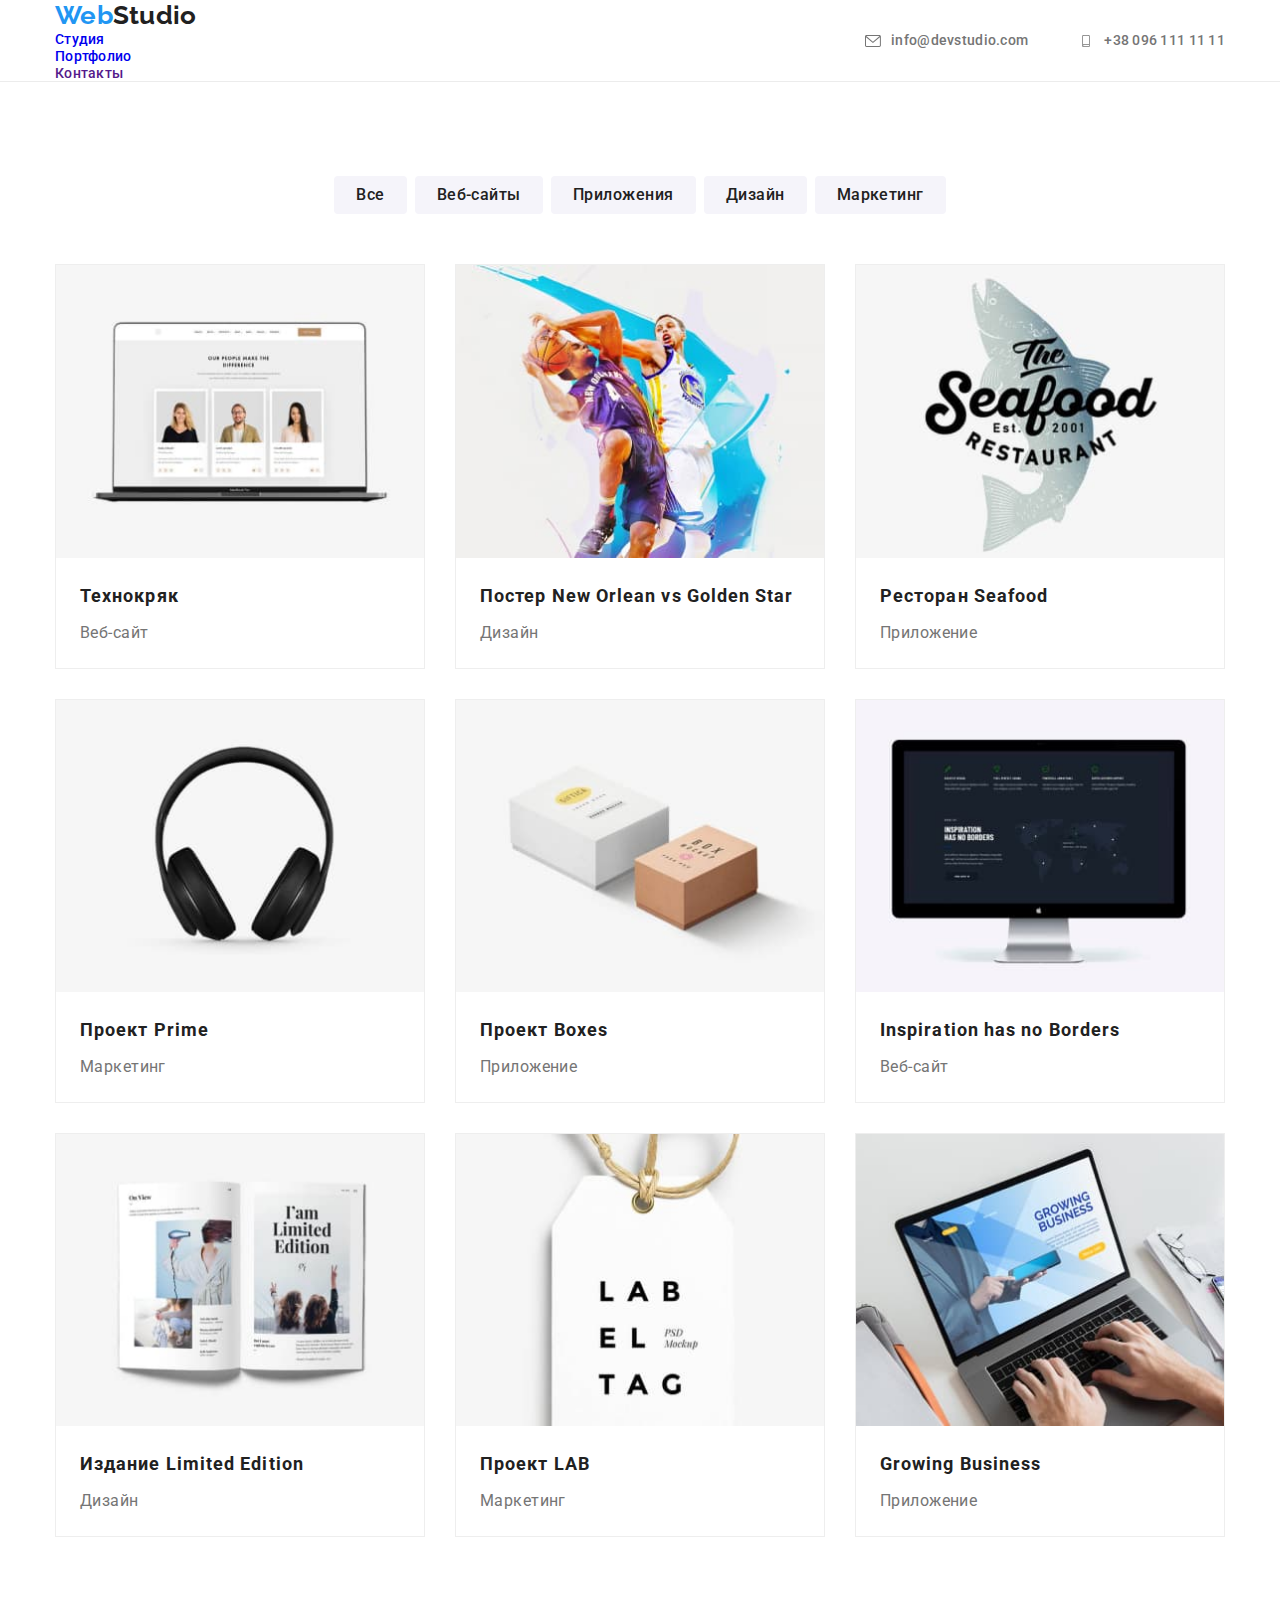
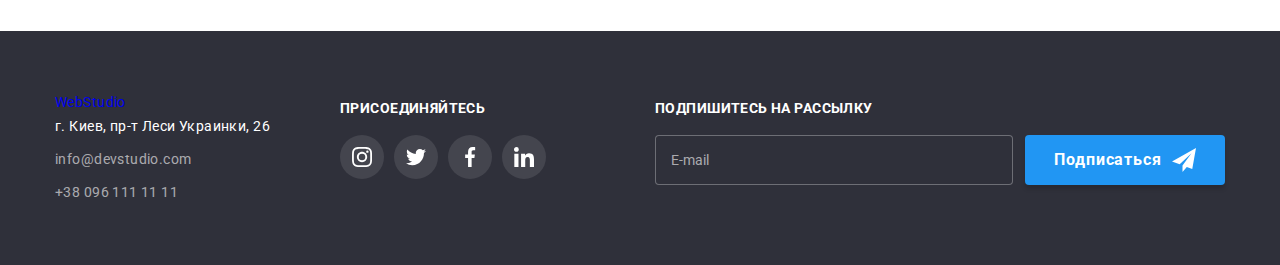
==== portfolio.html @ 855b8bf8 "upload" ====
<!DOCTYPE html>
<html lang="ru">
<head>
    <meta charset="UTF-8">
    <meta http-equiv="X-UA-Compatible" content="IE=edge">
    <meta name="viewport" content="width=device-width, initial-scale=1.0">
    <title>Студия</title>
    <link rel="preconnect" href="https://fonts.googleapis.com">
    <link rel="preconnect" href="https://fonts.gstatic.com" crossorigin>
    <link
        href="https://fonts.googleapis.com/css2?family=Raleway:wght@700&family=Roboto:wght@400;500;700;900&display=swap"
        rel="stylesheet">
    <link rel="stylesheet"
        href="https://cdnjs.cloudflare.com/ajax/libs/modern-normalize/1.1.0/modern-normalize.min.css">
    <link rel="stylesheet" href="./css/styles.css">
</head>
<body>

    <!-- HEADER -->

    <header class="header">
        <div class="header-content container">
            <nav class="header-nav">
                <a href="index.html" class="logo header__logo"><span class="logo__text">Web</span>Studio</a>
                <ul class="site-nav-list list">
                    <li class="site-nav-item"><a href="index.html" class="site-nav-link">Студия</a></li>
                    <li class="site-nav-item"><a href="portfolio.html" class="site-nav-link current">Портфолио</a></li>
                    <li class="site-nav-item"><a href="" class="site-nav-link">Контакты</a></li>
                </ul>
            </nav>
            <ul class="contacts-header list">
                <li class="contacts-header-item">
                    <a href="mailto:info@devstudio.com" class="contacts-header-link">
                        <svg class="contacts-icon" width="16" height="12">
                            <use href="./images/sprite.svg#icon-mail"></use>
                        </svg>
                        info@devstudio.com</a>
                </li>
                <li class="contacts-header-item">
                    <a href="tel:+380961111111" class="contacts-header-link">
                        <svg class="contacts-icon" width="16" height="12">
                            <use href="./images/sprite.svg#icon-smartphone"></use>
                        </svg>
                        +38 096 111 11 11</a>
                </li>
            </ul>
        </div>
    </header>
    <main>
        
        <!--Секция Фильтр-->
        <section class="portfolio section">
            <div class="container">            
            <h1 class="visually-hidden">Фильтр</h1>
            <ul class="portfolio-list list">
                <li class="portfolio-list-item"><button type="button" class="button second">Все</button></li>
                <li class="portfolio-list-item"><button type="button" class="button second">Веб-сайты</button></li>
                <li class="portfolio-list-item"><button type="button" class="button second">Приложения</button></li>
                <li class="portfolio-list-item"><button type="button" class="button second">Дизайн</button></li>
                <li class="portfolio-list-item"><button type="button" class="button second">Маркетинг</button></li>
            </ul>
            <ul class="work-list list">
                <li class="work-list-item">
                    <a class="work-list-link" href="https://github.com/rumpear">                        
                        <div class="work-list-thumb">                            
                            <img class="work-list-img" src="./images/portfolio1.jpg" alt="Экран ноутбука">
                                <div class="work-list-overlay">
                                    <p class="work-list-overlay-text">Технокряк это современная площадка распространения коронавируса. Компании используют эту
                                        платформу для цифрового
                                        шпионажа и атак на защищённые сервера конкурентов.</p>
                                </div>
                        </div>
                        <div class="work-list-content">
                            <h2 class="work-list-title">Технокряк</h2>
                            <p class="work-list-text">Веб-сайт</p>                            
                        </div>
                    </a>
                </li>
                <li class="work-list-item">
                    <a class="work-list-link" href="https://github.com/rumpear">
                        <div class="work-list-thumb">
                            <img class="work-list-img" src="./images/portfolio2.jpg" alt="Баскетбольная игра">
                            <div class="work-list-overlay">
                                <p class="work-list-overlay-text">Технокряк это современная площадка распространения коронавируса.
                                    Компании используют эту
                                    платформу для цифрового
                                    шпионажа и атак на защищённые сервера конкурентов.</p>
                            </div>
                        </div>
                        <div class="work-list-content">
                            <h2 class="work-list-title">Постер New Orlean vs Golden Star</h2>
                            <p class="work-list-text">Дизайн</p>
                        </div>
                    </a>
                </li>
                <li class="work-list-item">
                    <a class="work-list-link" href="https://github.com/rumpear">
                        <div class="work-list-thumb">
                            <img class="work-list-img" src="./images/portfolio3.jpg" alt="Логотип Seafood">
                            <div class="work-list-overlay">
                                <p class="work-list-overlay-text">Технокряк это современная площадка распространения коронавируса.
                                    Компании используют эту
                                    платформу для цифрового
                                    шпионажа и атак на защищённые сервера конкурентов.</p>
                            </div>
                        </div>
                        <div class="work-list-content">
                            <h2 class="work-list-title">Ресторан Seafood</h2>
                            <p class="work-list-text">Приложение</p>
                        </div>
                    </a>
                </li>
                <li class="work-list-item">
                    <a class="work-list-link" href="https://github.com/rumpear">
                        <div class="work-list-thumb">
                            <img class="work-list-img" src="./images/portfolio4.jpg" alt="Наушники">
                            <div class="work-list-overlay">
                                <p class="work-list-overlay-text">Технокряк это современная площадка распространения коронавируса.
                                    Компании используют эту
                                    платформу для цифрового
                                    шпионажа и атак на защищённые сервера конкурентов.</p>
                            </div>
                        </div>
                        <div class="work-list-content">
                            <h2 class="work-list-title">Проект Prime</h2>
                            <p class="work-list-text">Маркетинг</p>
                        </div>
                    </a>
                </li>
                <li class="work-list-item">
                    <a class="work-list-link" href="https://github.com/rumpear">
                        <div class="work-list-thumb">
                            <img class="work-list-img" src="./images/portfolio5.jpg" alt="Коробки">
                            <div class="work-list-overlay">
                                <p class="work-list-overlay-text">Технокряк это современная площадка распространения коронавируса.
                                    Компании используют эту
                                    платформу для цифрового
                                    шпионажа и атак на защищённые сервера конкурентов.</p>
                            </div>
                        </div>
                        <div class="work-list-content">
                            <h2 class="work-list-title">Проект Boxes</h2>
                            <p class="work-list-text">Приложение</p>
                        </div>
                    </a>
                </li>
                <li class="work-list-item">
                    <a class="work-list-link" href="https://github.com/rumpear">
                        <div class="work-list-thumb">
                            <img class="work-list-img" src="./images/portfolio6.jpg" alt="Экран iMac">
                            <div class="work-list-overlay">
                                <p class="work-list-overlay-text">Технокряк это современная площадка распространения коронавируса.
                                    Компании используют эту
                                    платформу для цифрового
                                    шпионажа и атак на защищённые сервера конкурентов.</p>
                            </div>
                        </div>
                        <div class="work-list-content">
                            <h2 class="work-list-title">Inspiration has no Borders</h2>
                            <p class="work-list-text">Веб-сайт</p>
                        </div>
                    </a>
                </li>
                <li class="work-list-item">
                    <a class="work-list-link" href="https://github.com/rumpear">
                        <div class="work-list-thumb">
                            <img class="work-list-img" src="./images/portfolio7.jpg" alt="Журнал">
                            <div class="work-list-overlay">
                                <p class="work-list-overlay-text">Технокряк это современная площадка распространения коронавируса.
                                    Компании используют эту
                                    платформу для цифрового
                                    шпионажа и атак на защищённые сервера конкурентов.</p>
                            </div>
                        </div>
                        <div class="work-list-content">
                            <h2 class="work-list-title">Издание Limited Edition</h2>
                            <p class="work-list-text">Дизайн</p>
                        </div>
                    </a>
                </li>
                <li class="work-list-item">
                    <a class="work-list-link" href="https://github.com/rumpear">
                        <div class="work-list-thumb">
                            <img class="work-list-img" src="./images/portfolio8.jpg" alt="Лейбл">
                            <div class="work-list-overlay">
                                <p class="work-list-overlay-text">Технокряк это современная площадка распространения коронавируса.
                                    Компании используют эту
                                    платформу для цифрового
                                    шпионажа и атак на защищённые сервера конкурентов.</p>
                            </div>
                        </div>
                        <div class="work-list-content">
                            <h2 class="work-list-title">Проект LAB</h2>
                            <p class="work-list-text">Маркетинг</p>
                        </div>
                    </a>
                </li>
                <li class="work-list-item">
                    <a class="work-list-link" href="https://github.com/rumpear">
                        <div class="work-list-thumb">
                            <img class="work-list-img" src="./images/portfolio9.jpg" alt="Ноутбук">
                            <div class="work-list-overlay">
                                <p class="work-list-overlay-text">Технокряк это современная площадка распространения коронавируса.
                                    Компании используют эту
                                    платформу для цифрового
                                    шпионажа и атак на защищённые сервера конкурентов.</p>
                            </div>
                        </div>
                        <div class="work-list-content">
                            <h2 class="work-list-title">Growing Business</h2>
                            <p class="work-list-text">Приложение</p>
                        </div>
                    </a>
                </li>
            </ul>
            </div>
        </section>
    </main>
    
    <!-- FOOTER -->
    
    <footer class="footer">
        <div class="container footer-content">
            <div class="footer-contacts-block">
                <a href="index.html" class="footer-logo"><span class="footer-logo-web">Web</span>Studio</a>
                <address class="adress">г. Киев, пр-т Леси Украинки, 26</address>
                <ul class="footer-contacts list">
                    <li class="footer-contacts-item"><a href="mailto:info@devstudio.com"
                            class="footer-contacts-link">info@devstudio.com</a></li>
                    <li class="footer-contacts-item"><a href="tel:+380961111111" class="footer-contacts-link">+38 096 111 11
                            11</a></li>
                </ul>
            </div>
            <div class="footer-social-block">
                <h2 class="footer-social-title">присоединяйтесь</h2>
                <ul class="footer-social-list list">
                    <li class="footer-social-item"><a class="footer-social-link" href="https://www.instagram.com/">
                            <svg class="footer-social-icon" width="20" height="20">
                                <use href="./images/sprite.svg#icon-instagram"></use>
                            </svg>
                        </a></li>
                    <li class="footer-social-item"><a class="footer-social-link" href="https://twitter.com/">
                            <svg class="footer-social-icon" width="20" height="20">
                                <use href="./images/sprite.svg#icon-twitter"></use>
                            </svg>
                        </a></li>
                    <li class="footer-social-item"><a class="footer-social-link" href="https://www.facebook.com/">
                            <svg class="footer-social-icon" width="20" height="20">
                                <use href="./images/sprite.svg#icon-facebook"></use>
                            </svg>
                        </a></li>
                    <li class="footer-social-item"><a class="footer-social-link" href="https://www.linkedin.com/">
                            <svg class="footer-social-icon" width="20" height="20">
                                <use href="./images/sprite.svg#icon-linkedin"></use>
                            </svg>
                        </a></li>
                </ul>
            </div>
            <div class="footer-form-block">
                <h2 class="footer-social-title">Подпишитесь на рассылку</h2>
                <form class="footer-form">
                    <input class="footer-input-email" type="email" name="footer-email" placeholder="E-mail">
                    <button class="button primary button-footer" type="submit">Подписаться
                        <svg class="footer-form-icon" width="24" height="24">
                            <use href="./images/sprite.svg#icon-footer-send"></use>
                        </svg>
                    </button>
                </form>
            </div>
        </div>
    </footer>
    <script src="./js/fixed-header.js"></script>
    </body>
</html>
---- css/styles.css ----
:root {
  --primmary-text-color: #212121;
  --secondary-text-color: #757575;
  --accent-color: #2196f3;
  --accent-hover-color: #188ce8;
  --primary-white-color: #ffffff;
  --primary-bg-color: #2f303a;
  --secondary-bg-color: #e5e5e5;
  --third-bg-color: #f5f4fa;
  --icon-primary-color: #afb1b8;

  --timing-function: cubic-bezier(0.4, 0, 0.2, 1);
}

img {
  display: block;
  max-width: 100%;
  height: auto;
}

a {
  text-decoration: none;
}

h1,
h2,
h3,
h4,
h5,
h6,
p {
  padding: 0;
  margin: 0;
}

input {
  outline: none;
}

.visually-hidden {
  position: absolute;
  clip: rect(0 0 0 0);
  width: 1px;
  height: 1px;
  margin: -1px;
}

.container {
  width: 1200px;
  margin-left: auto;
  margin-right: auto;

  padding-left: 15px;
  padding-right: 15px;
}

.list {
  list-style: none;
  padding: 0;
  margin: 0;
}

/* BUTTON */

.button {
  font-family: inherit;
  font-size: 16px;
  font-weight: 500;
  cursor: pointer;
  text-align: center;
  border-radius: 4px;
  border: none;
}

.button.primary {
  color: var(--primary-white-color);
  background-color: var(--accent-color);
  font-weight: 700;
  line-height: 1.87;
  letter-spacing: 0.06em;

  box-shadow: 0px 4px 4px rgba(0, 0, 0, 0.15);

  display: inline-block;
  padding: 10px 32px;
  min-width: 200px;
  height: 50px;

  transition: background-color 250ms var(--timing-function), box-shadow 250ms var(--timing-function);
}

.button.second {
  color: var(--primmary-text-color);
  background-color: var(--third-bg-color);
  line-height: 1.62;
  letter-spacing: 0.03em;

  display: inline-block;
  padding: 6px 22px;
  height: 38px;
  transition: color 250ms var(--timing-function), background-color 250ms var(--timing-function),
    box-shadow 250ms var(--timing-function);
}

.button.primary:hover,
.button.primary:focus {
  background-color: var(--accent-hover-color);
}

.button.second:hover,
.button.second:focus {
  color: var(--primary-white-color);
  background-color: var(--accent-color);

  box-shadow: 0px 3px 1px rgba(0, 0, 0, 0.1), 0px 1px 2px rgba(0, 0, 0, 0.08),
    0px 2px 2px rgba(0, 0, 0, 0.12);
}

.button.primary.button-footer {
  padding: 10px 28px;
  display: flex;
  justify-content: center;
  align-items: center;
  transition: background-color 250ms var(--timing-function);
}

.button.primary.button-modal {
}

/* MODAL */

.backdrop {
  position: fixed;
  top: 0;
  left: 0;
  z-index: 3;

  width: 100%;
  height: 100%;

  background-color: rgba(0, 0, 0, 0.2);
  opacity: 1;
  transition: opacity 250ms var(--timing-function);
}

.is-hidden {
  opacity: 0;
  pointer-events: none;
  visibility: hidden;
}

.is-hidden .modal {
  transform: translate(-50%, -50%) scale(0.9);
  visibility: visible;
}

.modal {
  position: absolute;
  top: 50%;
  left: 50%;

  transform: translate(-50%, -50%) scale(1);
  transition: transform 250ms var(--timing-function);

  min-width: 528px;
  min-height: 581px;

  background-color: var(--primary-white-color);
  box-shadow: 0px 1px 3px rgba(0, 0, 0, 0.12), 0px 1px 1px rgba(0, 0, 0, 0.14),
    0px 2px 1px rgba(0, 0, 0, 0.2);
  border-radius: 4px;

  padding: 40px;
}

.modal-button-close {
  position: absolute;
  top: 8px;
  right: 8px;
  display: block;

  display: flex;
  justify-content: center;
  align-items: center;

  width: 30px;
  height: 30px;
  padding: 6px;

  border: 1px solid rgba(0, 0, 0, 0.1);
  border-radius: 50%;

  cursor: pointer;
  background-color: var(--primary-white-color);
  transition: background-color 250ms var(--timing-function);
}

.modal-button-close:hover {
  background-color: var(--accent-color);
}

.modal-icon {
  /* width: 100%;
  height: 100%;
  display: block; */
  fill: currentColor;
}

.modal-button-close:hover .modal-icon {
  fill: var(--primary-white-color);
}

.modal-title {
  font-weight: 700;
  font-size: 20px;
  line-height: 1.15;
  text-align: center;

  margin-bottom: 12px;
}

.modal-form {
  /* display: flex; */
  flex-direction: column;

  justify-content: center;
  align-items: center;
}

.modal-field {
  position: relative;
  display: flex;
  flex-direction: column;
}

.modal-input {
  height: 40px;

  border: 1px solid rgba(33, 33, 33, 0.2);
  border-radius: 4px;

  margin-bottom: 10px;
  padding: 11px 12px;
  padding-left: 42px;

  transition: border 250ms var(--timing-function);
}

.modal-input.comment-text {
  height: 120px;
  padding: 12px 16px;
  resize: none;
}

.modal-label {
  font-size: 12px;
  line-height: 1.15;
  letter-spacing: 0.01em;
  color: var(--secondary-text-color);

  margin-bottom: 4px;
}

.modal-form-icon {
  position: absolute;
  left: 12px;

  top: 57%;
  transform: translateY(-57%);
  transition: fill 250ms var(--timing-function);
}

.modal-field:hover .modal-input,
.modal-field:focus-within .modal-input {
  border: 1px solid var(--accent-color);
  outline: none;
}

/* .modal-field:hover .modal-form-icon,
.modal-field:focus .modal-form-icon {
  fill: var(--accent-color);
} */

.modal-field:hover .modal-form-icon,
.modal-field:focus-within .modal-form-icon {
  fill: var(--accent-color);
}

.checkbox-field {
  display: flex;
  justify-content: center;
  align-items: center;
  margin-top: 20px;
  margin-bottom: 30px;
  cursor: pointer;
}

/* .checkbox-input { 
  -webkit-appearance: none;
  -moz-appearance: none;
  appearance: none;
  position: absolute;
} */

.checkbox-thumb {
  display: flex;
  justify-content: center;
  align-items: center;

  width: 15px;
  height: 15px;

  background-color: var(--primary-white-color);
  box-shadow: 0px 4px 4px rgba(0, 0, 0, 0.25);
  border: 1px solid var(--primmary-text-color);
  border-radius: 1px;

  margin-right: 7px;

  transition: background-color 250ms var(--timing-function), border 250ms var(--timing-function);
}

.checkbox-input:checked + .checkbox-thumb {
  background-color: var(--accent-hover-color);
  border: 1px solid var(--accent-hover-color);
}

.checkbox-icon {
  fill: var(--primary-white-color);
}

.checkbox-text {
  line-height: 1.71;
  color: var(--secondary-text-color);
}

.checkbox-link {
  text-decoration-line: underline;
  color: var(--accent-color);
}

.button-modal-centered {
  display: flex;
  justify-content: center;
  align-items: center;
}

/* .button-modal {
  background-color: #188ce8;
  padding: 10px 56px;
} */

/* BODY */

body {
  color: var(--primmary-text-color);
  background-color: var(--primary-white-color);
  font-family: 'Roboto', sans-serif;
  font-size: 14px;
  font-weight: 400;
  line-height: 1.2;
  letter-spacing: 0.03em;
}

/* HEADER */

.header {
  position: fixed;
  z-index: 2;
  top: 0;
  left: 0;

  width: 100%;
  background-color: var(--primary-white-color);

  font-weight: 500;
  letter-spacing: 0.02em;
  border-bottom: 1px solid #ececec;
}

.header-content {
  display: flex;
  align-items: center;
}

/* LOGO */

.logo {
  font-family: Raleway;
  font-size: 26px;
  font-weight: 700;
  line-height: 1.19;
}

.header__logo {
  color: var(--primmary-text-color);
  margin-right: 90px;
}

.footer__logo {
  display: block;
  color: var(--primary-white-color);
  margin-bottom: 20px;
}

.logo__text {
  color: var(--accent-color);
}

/* NAVIGATION */

.site-nav {
  display: flex;
  align-items: center;
}

.site-nav__list {
  display: flex;
}

.site-nav__item {
  position: relative;
}

.site-nav__item:not(:last-child) {
  margin-right: 50px;
}

.site-nav__link {
  display: block;
  padding-top: 32px;
  padding-bottom: 32px;

  color: var(--primmary-text-color);
  text-align: center;

  transition: color 250ms var(--timing-function);
}

.site-nav__link--current {
  color: var(--accent-color);
  background-color: var(--primary-white-color);
}

.site-nav__link.current::after {
  content: '';
  display: block;
  width: 100%;
  height: 4px;

  border-radius: 2px;

  position: absolute;
  bottom: -1px;
  right: 0;

  background-color: var(--accent-color);
}

.site-nav__link:hover,
.site-nav__link:focus {
  color: var(--accent-color);
}

.contacts-header-link:hover,
.contacts-header-link:focus {
  color: var(--accent-color);
}

.contacts-header {
  display: flex;
  margin-left: auto;
}

.contacts-header-item:not(:last-child) {
  margin-right: 50px;
}

.contacts-header-link {
  color: var(--secondary-text-color);

  display: flex;
  justify-content: center;
  align-items: center;

  transition: color 250ms var(--timing-function);
}

.contacts-icon {
  fill: currentColor;
  margin-right: 10px;
}

/* SECTIONS */

.section {
  padding-top: 94px;
  padding-bottom: 94px;
}

.section-without-top-padding {
  padding-top: 0px;
  padding-bottom: 94px;
}

/* HERO */

.hero {
  color: var(--primary-white-color);
  background-color: var(--primary-bg-color);
  text-align: center;

  padding-top: 195px;
  padding-bottom: 200px;

  background-image: linear-gradient(to right, rgba(47, 48, 58, 0.4), rgba(47, 48, 58, 0.4)),
    url(../images/hero-background.jpg);
  background-color: var(--primary-bg-color);
  background-position: center;
  background-repeat: no-repeat;
  background-size: cover;
  max-width: 1600px;
  height: 600px;
  margin-left: auto;
  margin-right: auto;
}

.hero-title {
  font-size: 44px;
  font-weight: 900;
  line-height: 1.36;
  letter-spacing: 0.06em;
  text-transform: uppercase;

  margin-bottom: 30px;
}

/* ADVANTAGE */

.advantage-list {
  display: flex;
  margin-right: -30px;
}

.advantage-item {
  /* flex-basis: calc((100% - 90px) / 4); */
  flex-basis: calc(100% / 4 - 30px);
  margin-right: 30px;
}

/* .advantage-item:not(:last-child) {
  margin-right: 30px;
} */

.advantage-list-title {
  font-size: 14px;
  font-weight: 700;
  line-height: 1.14;
  text-transform: uppercase;

  margin-bottom: 10px;
}
.advantage-list-text {
  color: var(--secondary-text-color);
  line-height: 1.71;
}

.thumb-advantage {
  display: flex;
  background-color: var(--third-bg-color);
  margin-bottom: 30px;
  height: 120px;
  justify-content: center;
  align-items: center;
}

/* FUTURES */

.futures-list {
  display: flex;
  margin-right: -30px;
}

.futures-list-item {
  margin-right: 30px;
}

.futures-list-thumb {
  position: relative;
  z-index: 0;
}

.futures-list-thumb::before {
  content: '';
  position: absolute;
  /* display: block; */
  width: 100%;
  height: 70px;
  bottom: 0;
  right: 0;
  background-color: rgba(47, 48, 58, 0.8);
}

.futures-list-text {
  position: absolute;
  left: 83px;
  bottom: 27px;

  font-weight: 700;
  font-size: 14px;
  line-height: 1.14;
  text-transform: uppercase;
  color: var(--primary-white-color);
}

/* .futures-list-item:not(:last-child) {
  margin-right: 30px;
} */

.futures-title,
.team-title {
  font-size: 36px;
  font-weight: 700;
  line-height: 1.16;
  text-align: center;

  margin-bottom: 50px;
}

/* TEAM */

.team {
  background-color: var(--third-bg-color);
}

.team-list {
  display: flex;
  text-align: center;
  margin-right: -30px;
}

.team-list-title {
  font-size: 16px;
  font-weight: 500;
  line-height: 1.18;

  margin-bottom: 10px;
}

.team-list-text {
  color: var(--secondary-text-color);
  font-size: 16px;
  line-height: 1.18;
  margin-bottom: 16px;
}
.team-list-item {
  padding-bottom: 30px;
  margin-right: 30px;
  background-color: var(--primary-white-color);
  box-shadow: 0px 1px 3px rgba(0, 0, 0, 0.12), 0px 1px 1px rgba(0, 0, 0, 0.14),
    0px 2px 1px rgba(0, 0, 0, 0.2);
  border-radius: 0px 0px 4px 4px;
}

/* .team-list-item:not(:last-child) {
  margin-right: 30px;
} */

.team-list-img {
  margin-bottom: 30px;
}

.team-social-list {
  display: flex;
  align-items: center;
  justify-content: center;
  /* margin-right: -10px; */
}

.team-social-item {
  display: flex;
  margin-right: 10px;
  width: 44px;
  height: 44px;
}

.team-social-item:last-child {
  margin-right: 0px;
}

.team-social-link {
  width: 100%;
  height: 100%;
  color: var(--icon-primary-color);
  display: flex;
  align-items: center;
  justify-content: center;
  border-radius: 50%;

  transition: background-color 250ms var(--timing-function), color 250ms var(--timing-function);
}

.team-social-link:hover,
.team-social-link:focus {
  color: var(--primary-white-color);
  background-color: var(--accent-color);
}

.team-social-icon {
  fill: currentColor;
}

/* CLIENTS */

.clients-title {
  font-size: 36px;
  font-weight: 700;
  line-height: 1.16;
  text-align: center;

  margin-bottom: 50px;
}

.clients-list {
  display: flex;
  margin-right: -30px;
}

.clients-items {
  display: flex;
  flex-basis: calc(100% / 6 - 30px);
  height: 92px;
  margin-right: 30px;
}

/* .clients-items:not(:last-child) {
  margin-right: 30px;
} */

.clients-link {
  display: flex;
  justify-content: center;
  align-items: center;
  width: 170px;
  height: 92px;

  fill: var(--icon-primary-color);
  border: 1px solid var(--icon-primary-color);
  border-radius: 4px;

  transition: fill 250ms var(--timing-function), border 250ms var(--timing-function);
}

.clients-link:hover,
.clients-link:focus {
  border: 1px solid var(--accent-color);
  border-radius: 4px;
  fill: var(--accent-color);
  width: 170px;
  height: 92px;
}

/* FOOTER */

.footer {
  background-color: var(--primary-bg-color);
  line-height: 1.71;

  padding-top: 60px;
  padding-bottom: 60px;
}

.footer-content {
  display: flex;
  flex-wrap: wrap;
}

.footer-contacts-block {
  flex-direction: column;
  margin-right: 70px;
}

.adress {
  color: var(--primary-white-color);
  font-style: normal;

  margin-bottom: 9px;
}

.footer-contacts {
  display: flex;
  flex-direction: column;
}

.footer-contacts-item:not(:last-child) {
  margin-bottom: 9px;
}

.footer-contacts-link {
  color: rgba(255, 255, 255, 0.6);

  transition: color 250ms var(--timing-function);
}
.footer-contacts-link:hover,
.footer-contacts-link:focus {
  color: var(--accent-color);
}

.footer-social-block {
  padding-top: 12px;
  /* margin-right: 93px; */
}

.footer-social-list {
  display: flex;
  margin-right: -10px;
}

.footer-social-item {
  display: flex;
  width: 44px;
  height: 44px;
  margin-right: 10px;
}

.footer-social-link {
  display: flex;
  align-items: center;
  justify-content: center;

  width: 100%;
  height: 100%;

  color: var(--primary-white-color);
  background-color: rgba(255, 255, 255, 0.1);

  border-radius: 50%;

  transition: background-color 250ms var(--timing-function);
}

.footer-social-link:hover,
.footer-social-link:focus {
  background-color: var(--accent-color);
}

.footer-social-icon {
  fill: currentColor;
}

.footer-social-title {
  color: var(--primary-white-color);
  font-weight: 700;
  line-height: 0.85;
  font-size: 14px;
  text-transform: uppercase;
  margin-bottom: 20px;
}

.footer-form-block {
  padding-top: 12px;
  margin-left: auto;
}

.footer-form {
  display: flex;
}

.footer-input-email {
  width: 358px;
  height: 50px;
  border: 1px solid rgba(255, 255, 255, 0.3);
  border-radius: 4px;
  background-color: var(--primary-bg-color);

  padding: 16px 15px;
  margin-right: 12px;

  color: rgba(255, 255, 255, 0.6);
  line-height: 1.25;

  /* display: flex;
  align-items: center; */
}

.footer-input-email::placeholder {
  color: rgba(255, 255, 255, 0.6);
  line-height: 1.25;
}

.footer-form-icon {
  margin-left: 10px;
  fill: currentColor;
}

/* PORTFOLIO */

.work-list {
  display: flex;
  flex-wrap: wrap;
  justify-content: center;

  margin-right: -30px;
  margin-bottom: -30px;
}

.work-list-title {
  font-size: 18px;
  font-weight: 700;
  line-height: 2;
  letter-spacing: 0.06em;
  text-align: left;
  color: inherit;

  margin-bottom: 4px;
}

.work-list-text {
  color: var(--secondary-text-color);
  font-size: 16px;
  line-height: 1.87;
  text-align: left;
}

.portfolio-list {
  display: flex;
  margin-bottom: 50px;
  justify-content: center;
}

.portfolio-list-item:not(:last-child) {
  margin-right: 8px;
}

.work-list-item {
  /* width: calc((100% - 60px) / 3); */
  flex-basis: calc(100% / 3 - 30px);

  margin-right: 30px;
  margin-bottom: 30px;

  border: 1px solid #eeeeee;
}

/* .work-list-item:nth-last-child(-n + 3) {
  margin-bottom: 0px;
}

.work-list-item:nth-child(3n + 3) {
  margin-right: 0px;
} */

.work-list-content {
  padding-right: 24px;
  padding-left: 24px;
  padding-bottom: 20px;
  padding-top: 20px;
  /* TEST */
  z-index: 1;
}

/* .work-list-item:hover,
.work-list-item:focus {
  cursor: pointer;
  box-shadow: 0px 1px 1px rgba(0, 0, 0, 0.12), 0px 4px 4px rgba(0, 0, 0, 0.06),
    1px 4px 6px rgba(0, 0, 0, 0.16);
} */

.work-list-link {
  color: inherit;
  display: block;
  transition: box-shadow 250ms var(--timing-function);
}

.work-list-link:hover,
.work-list-link:focus {
  display: block;
  box-shadow: 0px 1px 1px rgba(0, 0, 0, 0.12), 0px 4px 4px rgba(0, 0, 0, 0.06),
    1px 4px 6px rgba(0, 0, 0, 0.16);
}

.work-list-thumb {
  position: relative;
  overflow: hidden;
}

.work-list-img {
  overflow: hidden;
}

/* .work-list-link:hover .work-list-thumb:before {
  content: '';
  position: absolute;
  display: inline-block;
  width: 100%;
  height: 100%;
  top: 0;
  left: 0;
  background-color: var(--accent-color);
  opacity: 0.9;
} */

.work-list-overlay-text {
  color: rgb(255, 255, 255);
  font-size: 18px;
  font-weight: 400;
  line-height: 1.55;
  letter-spacing: 0.03em;
}

.work-list-overlay {
  position: absolute;
  top: 0;
  left: 0;

  width: 100%;
  height: 100%;

  transform: translateY(101%);
  transition: transform 250ms var(--timing-function);

  padding: 63px 24px;

  background: rgba(33, 150, 243, 0.9);
}

.work-list-link:hover .work-list-overlay,
.work-list-link:focus .work-list-overlay {
  transform: translateY(0);
}
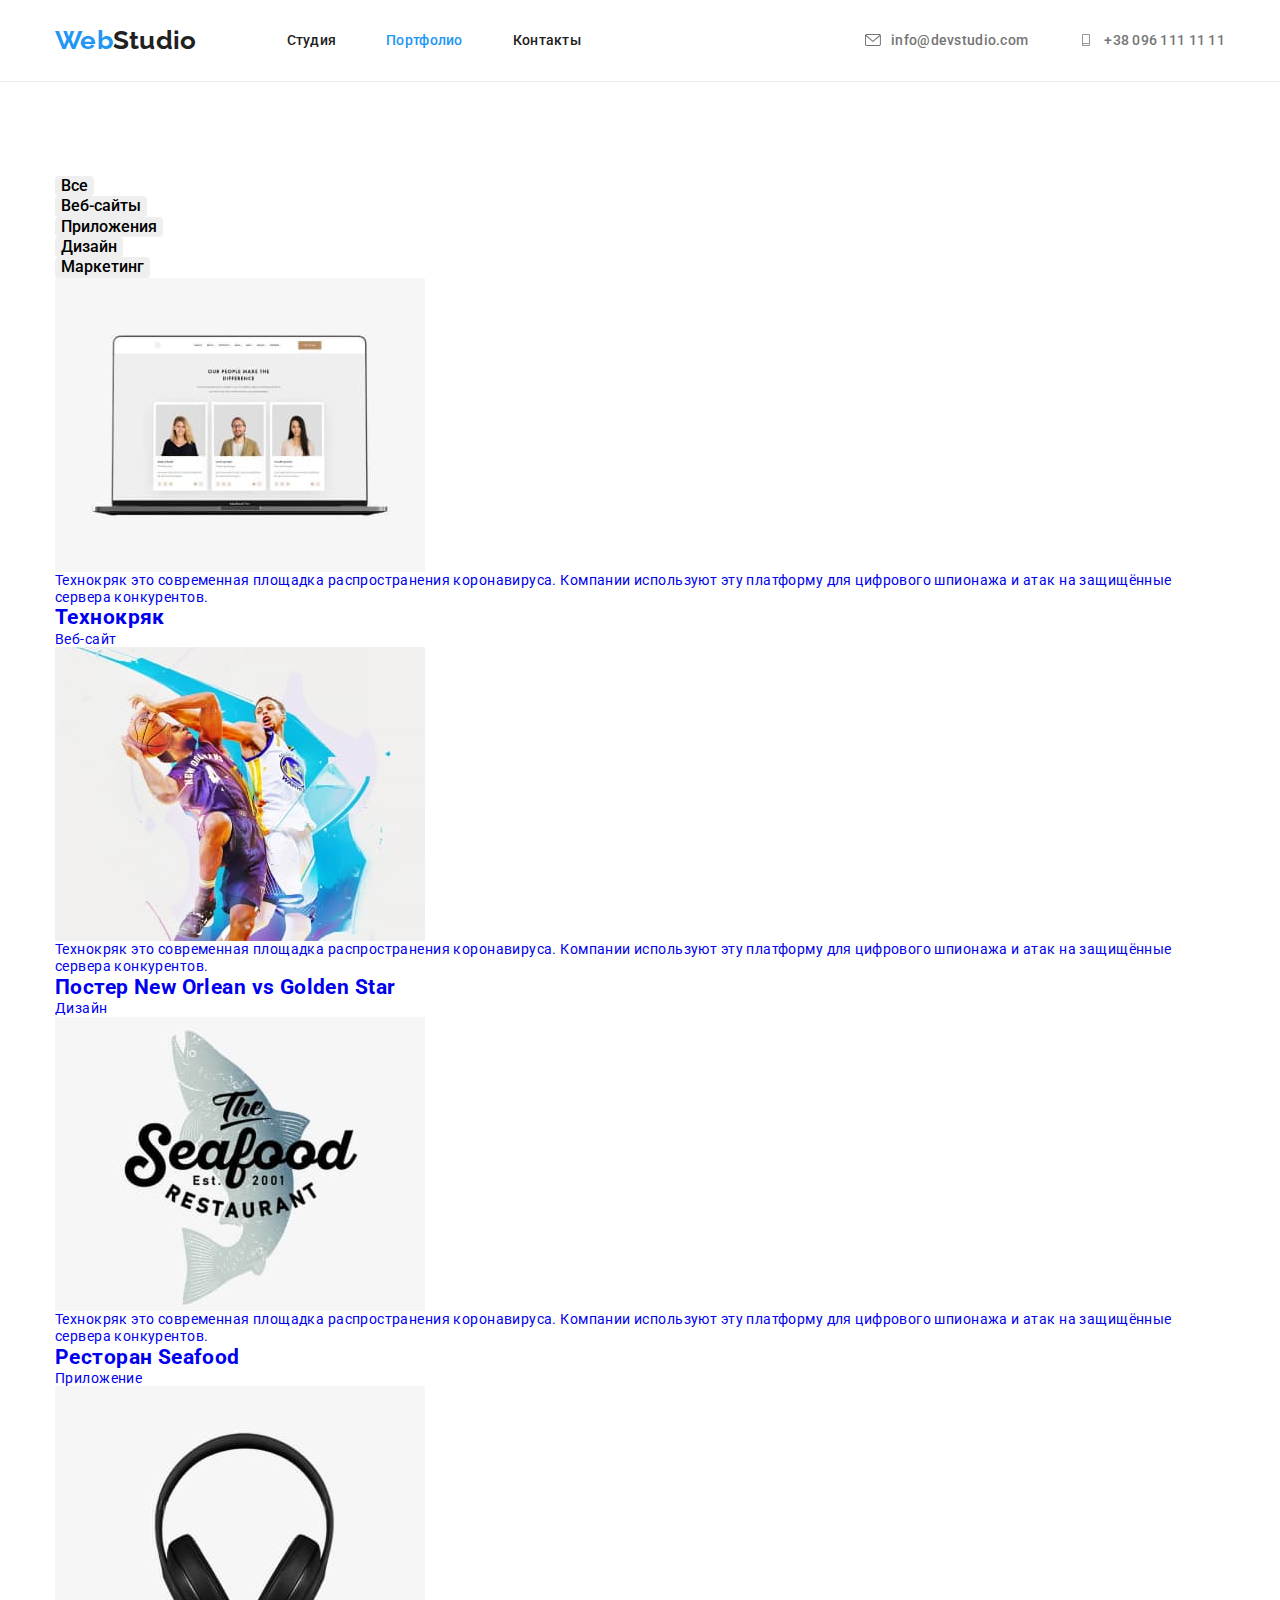
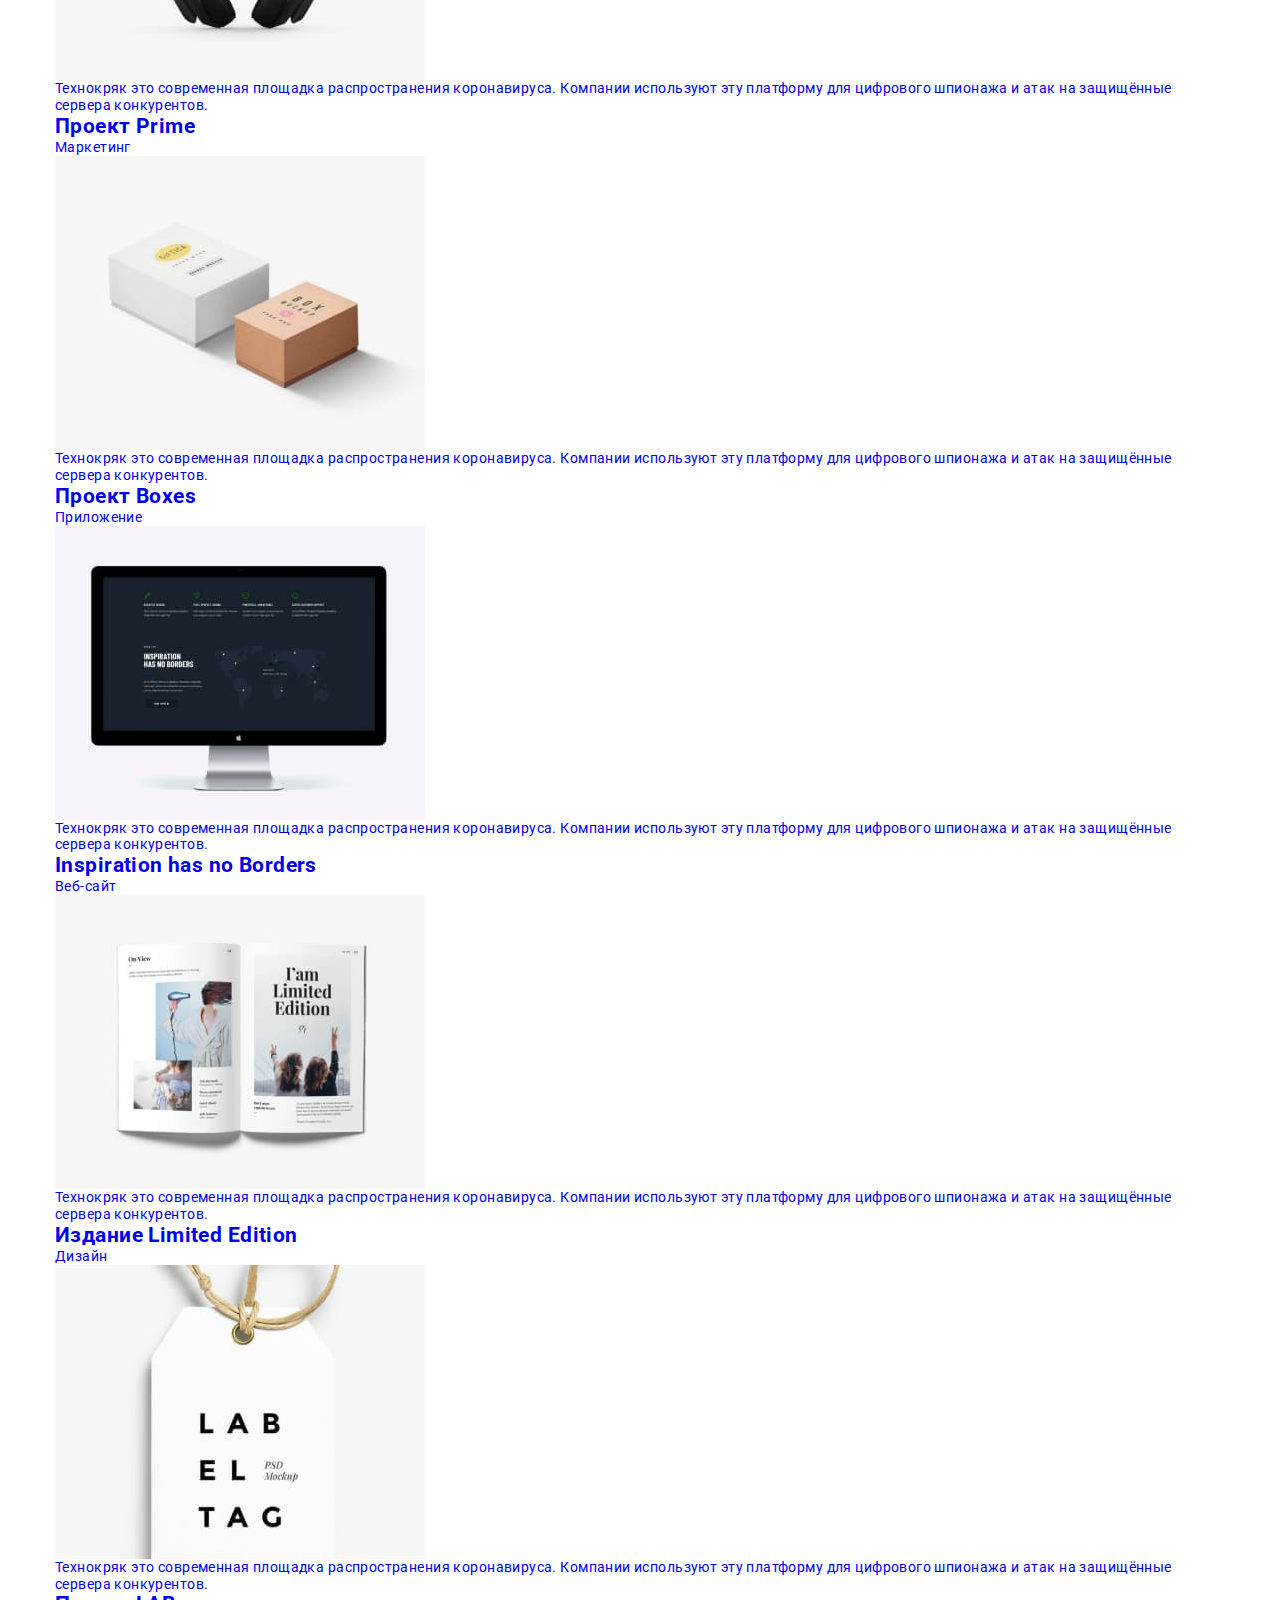
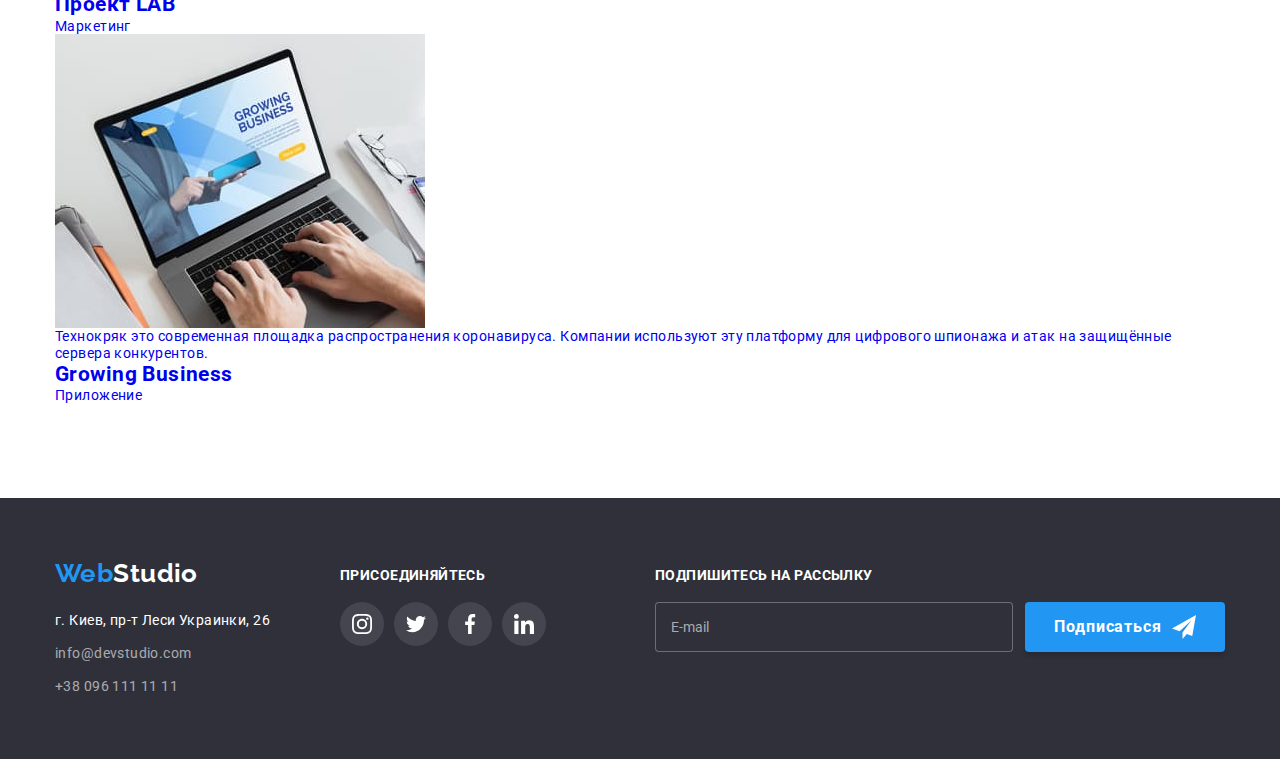
==== commit 733a8d4e: "Update portfolio.html" ====
--- a/portfolio.html
+++ b/portfolio.html
@@ -20,25 +20,25 @@
 
     <header class="header">
         <div class="header-content container">
-            <nav class="header-nav">
+            <nav class="site-nav">
                 <a href="index.html" class="logo header__logo"><span class="logo__text">Web</span>Studio</a>
-                <ul class="site-nav-list list">
-                    <li class="site-nav-item"><a href="index.html" class="site-nav-link">Студия</a></li>
-                    <li class="site-nav-item"><a href="portfolio.html" class="site-nav-link current">Портфолио</a></li>
-                    <li class="site-nav-item"><a href="" class="site-nav-link">Контакты</a></li>
+                <ul class="site-nav__list list">
+                    <li class="site-nav__item"><a href="index.html" class="site-nav__link">Студия</a></li>
+                    <li class="site-nav__item"><a href="portfolio.html" class="site-nav__link site-nav__link--current">Портфолио</a></li>
+                    <li class="site-nav__item"><a href="" class="site-nav__link">Контакты</a></li>
                 </ul>
             </nav>
-            <ul class="contacts-header list">
-                <li class="contacts-header-item">
-                    <a href="mailto:info@devstudio.com" class="contacts-header-link">
-                        <svg class="contacts-icon" width="16" height="12">
+            <ul class="header-contacts list">
+                <li class="header-contacts__item">
+                    <a href="mailto:info@devstudio.com" class="header-contacts__link">
+                        <svg class="header-contacts__icon" width="16" height="12">
                             <use href="./images/sprite.svg#icon-mail"></use>
                         </svg>
                         info@devstudio.com</a>
                 </li>
-                <li class="contacts-header-item">
-                    <a href="tel:+380961111111" class="contacts-header-link">
-                        <svg class="contacts-icon" width="16" height="12">
+                <li class="header-contacts__item">
+                    <a href="tel:+380961111111" class="header-contacts__link">
+                        <svg class="header-contacts__icon" width="16" height="12">
                             <use href="./images/sprite.svg#icon-smartphone"></use>
                         </svg>
                         +38 096 111 11 11</a>
@@ -52,163 +52,163 @@
         <section class="portfolio section">
             <div class="container">            
             <h1 class="visually-hidden">Фильтр</h1>
-            <ul class="portfolio-list list">
-                <li class="portfolio-list-item"><button type="button" class="button second">Все</button></li>
-                <li class="portfolio-list-item"><button type="button" class="button second">Веб-сайты</button></li>
-                <li class="portfolio-list-item"><button type="button" class="button second">Приложения</button></li>
-                <li class="portfolio-list-item"><button type="button" class="button second">Дизайн</button></li>
-                <li class="portfolio-list-item"><button type="button" class="button second">Маркетинг</button></li>
+            <ul class="portfolio__list list">
+                <li class="portfolio__item"><button type="button" class="button portfolio__button">Все</button></li>
+                <li class="portfolio__item"><button type="button" class="button portfolio__button">Веб-сайты</button></li>
+                <li class="portfolio__item"><button type="button" class="button portfolio__button">Приложения</button></li>
+                <li class="portfolio__item"><button type="button" class="button portfolio__button">Дизайн</button></li>
+                <li class="portfolio__item"><button type="button" class="button portfolio__button">Маркетинг</button></li>
             </ul>
-            <ul class="work-list list">
-                <li class="work-list-item">
-                    <a class="work-list-link" href="https://github.com/rumpear">                        
-                        <div class="work-list-thumb">                            
-                            <img class="work-list-img" src="./images/portfolio1.jpg" alt="Экран ноутбука">
-                                <div class="work-list-overlay">
-                                    <p class="work-list-overlay-text">Технокряк это современная площадка распространения коронавируса. Компании используют эту
+            <ul class="work-cards list">
+                <li class="work-cards__item">
+                    <a class="work-cards__link" href="https://github.com/rumpear">                        
+                        <div class="work-cards__thumb">                            
+                            <img class="work-cards__img" src="./images/portfolio1.jpg" alt="Экран ноутбука">
+                                <div class="work-cards__overlay">
+                                    <p class="work-cards__overlay-text">Технокряк это современная площадка распространения коронавируса. Компании используют эту
                                         платформу для цифрового
                                         шпионажа и атак на защищённые сервера конкурентов.</p>
                                 </div>
                         </div>
-                        <div class="work-list-content">
-                            <h2 class="work-list-title">Технокряк</h2>
-                            <p class="work-list-text">Веб-сайт</p>                            
-                        </div>
-                    </a>
-                </li>
-                <li class="work-list-item">
-                    <a class="work-list-link" href="https://github.com/rumpear">
-                        <div class="work-list-thumb">
-                            <img class="work-list-img" src="./images/portfolio2.jpg" alt="Баскетбольная игра">
-                            <div class="work-list-overlay">
-                                <p class="work-list-overlay-text">Технокряк это современная площадка распространения коронавируса.
-                                    Компании используют эту
-                                    платформу для цифрового
-                                    шпионажа и атак на защищённые сервера конкурентов.</p>
-                            </div>
-                        </div>
-                        <div class="work-list-content">
-                            <h2 class="work-list-title">Постер New Orlean vs Golden Star</h2>
-                            <p class="work-list-text">Дизайн</p>
-                        </div>
-                    </a>
-                </li>
-                <li class="work-list-item">
-                    <a class="work-list-link" href="https://github.com/rumpear">
-                        <div class="work-list-thumb">
-                            <img class="work-list-img" src="./images/portfolio3.jpg" alt="Логотип Seafood">
-                            <div class="work-list-overlay">
-                                <p class="work-list-overlay-text">Технокряк это современная площадка распространения коронавируса.
-                                    Компании используют эту
-                                    платформу для цифрового
-                                    шпионажа и атак на защищённые сервера конкурентов.</p>
-                            </div>
-                        </div>
-                        <div class="work-list-content">
-                            <h2 class="work-list-title">Ресторан Seafood</h2>
-                            <p class="work-list-text">Приложение</p>
-                        </div>
-                    </a>
-                </li>
-                <li class="work-list-item">
-                    <a class="work-list-link" href="https://github.com/rumpear">
-                        <div class="work-list-thumb">
-                            <img class="work-list-img" src="./images/portfolio4.jpg" alt="Наушники">
-                            <div class="work-list-overlay">
-                                <p class="work-list-overlay-text">Технокряк это современная площадка распространения коронавируса.
-                                    Компании используют эту
-                                    платформу для цифрового
-                                    шпионажа и атак на защищённые сервера конкурентов.</p>
-                            </div>
-                        </div>
-                        <div class="work-list-content">
-                            <h2 class="work-list-title">Проект Prime</h2>
-                            <p class="work-list-text">Маркетинг</p>
-                        </div>
-                    </a>
-                </li>
-                <li class="work-list-item">
-                    <a class="work-list-link" href="https://github.com/rumpear">
-                        <div class="work-list-thumb">
-                            <img class="work-list-img" src="./images/portfolio5.jpg" alt="Коробки">
-                            <div class="work-list-overlay">
-                                <p class="work-list-overlay-text">Технокряк это современная площадка распространения коронавируса.
-                                    Компании используют эту
-                                    платформу для цифрового
-                                    шпионажа и атак на защищённые сервера конкурентов.</p>
-                            </div>
-                        </div>
-                        <div class="work-list-content">
-                            <h2 class="work-list-title">Проект Boxes</h2>
-                            <p class="work-list-text">Приложение</p>
-                        </div>
-                    </a>
-                </li>
-                <li class="work-list-item">
-                    <a class="work-list-link" href="https://github.com/rumpear">
-                        <div class="work-list-thumb">
-                            <img class="work-list-img" src="./images/portfolio6.jpg" alt="Экран iMac">
-                            <div class="work-list-overlay">
-                                <p class="work-list-overlay-text">Технокряк это современная площадка распространения коронавируса.
-                                    Компании используют эту
-                                    платформу для цифрового
-                                    шпионажа и атак на защищённые сервера конкурентов.</p>
-                            </div>
-                        </div>
-                        <div class="work-list-content">
-                            <h2 class="work-list-title">Inspiration has no Borders</h2>
-                            <p class="work-list-text">Веб-сайт</p>
-                        </div>
-                    </a>
-                </li>
-                <li class="work-list-item">
-                    <a class="work-list-link" href="https://github.com/rumpear">
-                        <div class="work-list-thumb">
-                            <img class="work-list-img" src="./images/portfolio7.jpg" alt="Журнал">
-                            <div class="work-list-overlay">
-                                <p class="work-list-overlay-text">Технокряк это современная площадка распространения коронавируса.
-                                    Компании используют эту
-                                    платформу для цифрового
-                                    шпионажа и атак на защищённые сервера конкурентов.</p>
-                            </div>
-                        </div>
-                        <div class="work-list-content">
-                            <h2 class="work-list-title">Издание Limited Edition</h2>
-                            <p class="work-list-text">Дизайн</p>
-                        </div>
-                    </a>
-                </li>
-                <li class="work-list-item">
-                    <a class="work-list-link" href="https://github.com/rumpear">
-                        <div class="work-list-thumb">
-                            <img class="work-list-img" src="./images/portfolio8.jpg" alt="Лейбл">
-                            <div class="work-list-overlay">
-                                <p class="work-list-overlay-text">Технокряк это современная площадка распространения коронавируса.
-                                    Компании используют эту
-                                    платформу для цифрового
-                                    шпионажа и атак на защищённые сервера конкурентов.</p>
-                            </div>
-                        </div>
-                        <div class="work-list-content">
-                            <h2 class="work-list-title">Проект LAB</h2>
-                            <p class="work-list-text">Маркетинг</p>
-                        </div>
-                    </a>
-                </li>
-                <li class="work-list-item">
-                    <a class="work-list-link" href="https://github.com/rumpear">
-                        <div class="work-list-thumb">
-                            <img class="work-list-img" src="./images/portfolio9.jpg" alt="Ноутбук">
-                            <div class="work-list-overlay">
-                                <p class="work-list-overlay-text">Технокряк это современная площадка распространения коронавируса.
-                                    Компании используют эту
-                                    платформу для цифрового
-                                    шпионажа и атак на защищённые сервера конкурентов.</p>
-                            </div>
-                        </div>
-                        <div class="work-list-content">
-                            <h2 class="work-list-title">Growing Business</h2>
-                            <p class="work-list-text">Приложение</p>
+                        <div class="work-cards__content">
+                            <h2 class="work-cards__title">Технокряк</h2>
+                            <p class="work-cards__text">Веб-сайт</p>                            
+                        </div>
+                    </a>
+                </li>
+                <li class="work-cards__item">
+                    <a class="work-cards__link" href="https://github.com/rumpear">
+                        <div class="work-cards__thumb">
+                            <img class="work-cards__img" src="./images/portfolio2.jpg" alt="Баскетбольная игра">
+                            <div class="work-cards__overlay">
+                                <p class="work-cards__overlay-text">Технокряк это современная площадка распространения коронавируса.
+                                    Компании используют эту
+                                    платформу для цифрового
+                                    шпионажа и атак на защищённые сервера конкурентов.</p>
+                            </div>
+                        </div>
+                        <div class="work-cards__content">
+                            <h2 class="work-cards__title">Постер New Orlean vs Golden Star</h2>
+                            <p class="work-cards__text">Дизайн</p>
+                        </div>
+                    </a>
+                </li>
+                <li class="work-cards__item">
+                    <a class="work-cards__link" href="https://github.com/rumpear">
+                        <div class="work-cards__thumb">
+                            <img class="work-cards__img" src="./images/portfolio3.jpg" alt="Логотип Seafood">
+                            <div class="work-cards__overlay">
+                                <p class="work-cards__overlay-text">Технокряк это современная площадка распространения коронавируса.
+                                    Компании используют эту
+                                    платформу для цифрового
+                                    шпионажа и атак на защищённые сервера конкурентов.</p>
+                            </div>
+                        </div>
+                        <div class="work-cards__content">
+                            <h2 class="work-cards__title">Ресторан Seafood</h2>
+                            <p class="work-cards__text">Приложение</p>
+                        </div>
+                    </a>
+                </li>
+                <li class="work-cards__item">
+                    <a class="work-cards__link" href="https://github.com/rumpear">
+                        <div class="work-cards__thumb">
+                            <img class="work-cards__img" src="./images/portfolio4.jpg" alt="Наушники">
+                            <div class="work-cards__overlay">
+                                <p class="work-cards__overlay-text">Технокряк это современная площадка распространения коронавируса.
+                                    Компании используют эту
+                                    платформу для цифрового
+                                    шпионажа и атак на защищённые сервера конкурентов.</p>
+                            </div>
+                        </div>
+                        <div class="work-cards__content">
+                            <h2 class="work-cards__title">Проект Prime</h2>
+                            <p class="work-cards__text">Маркетинг</p>
+                        </div>
+                    </a>
+                </li>
+                <li class="work-cards__item">
+                    <a class="work-cards__link" href="https://github.com/rumpear">
+                        <div class="work-cards__thumb">
+                            <img class="work-cards__img" src="./images/portfolio5.jpg" alt="Коробки">
+                            <div class="work-cards__overlay">
+                                <p class="work-cards__overlay-text">Технокряк это современная площадка распространения коронавируса.
+                                    Компании используют эту
+                                    платформу для цифрового
+                                    шпионажа и атак на защищённые сервера конкурентов.</p>
+                            </div>
+                        </div>
+                        <div class="work-cards__content">
+                            <h2 class="work-cards__title">Проект Boxes</h2>
+                            <p class="work-cards__text">Приложение</p>
+                        </div>
+                    </a>
+                </li>
+                <li class="work-cards__item">
+                    <a class="work-cards__link" href="https://github.com/rumpear">
+                        <div class="work-cards__thumb">
+                            <img class="work-cards__img" src="./images/portfolio6.jpg" alt="Экран iMac">
+                            <div class="work-cards__overlay">
+                                <p class="work-cards__overlay-text">Технокряк это современная площадка распространения коронавируса.
+                                    Компании используют эту
+                                    платформу для цифрового
+                                    шпионажа и атак на защищённые сервера конкурентов.</p>
+                            </div>
+                        </div>
+                        <div class="work-cards__content">
+                            <h2 class="work-cards__title">Inspiration has no Borders</h2>
+                            <p class="work-cards__text">Веб-сайт</p>
+                        </div>
+                    </a>
+                </li>
+                <li class="work-cards__item">
+                    <a class="work-cards__link" href="https://github.com/rumpear">
+                        <div class="work-cards__thumb">
+                            <img class="work-cards__img" src="./images/portfolio7.jpg" alt="Журнал">
+                            <div class="work-cards__overlay">
+                                <p class="work-cards__overlay-text">Технокряк это современная площадка распространения коронавируса.
+                                    Компании используют эту
+                                    платформу для цифрового
+                                    шпионажа и атак на защищённые сервера конкурентов.</p>
+                            </div>
+                        </div>
+                        <div class="work-cards__content">
+                            <h2 class="work-cards__title">Издание Limited Edition</h2>
+                            <p class="work-cards__text">Дизайн</p>
+                        </div>
+                    </a>
+                </li>
+                <li class="work-cards__item">
+                    <a class="work-cards__link" href="https://github.com/rumpear">
+                        <div class="work-cards__thumb">
+                            <img class="work-cards__img" src="./images/portfolio8.jpg" alt="Лейбл">
+                            <div class="work-cards__overlay">
+                                <p class="work-cards__overlay-text">Технокряк это современная площадка распространения коронавируса.
+                                    Компании используют эту
+                                    платформу для цифрового
+                                    шпионажа и атак на защищённые сервера конкурентов.</p>
+                            </div>
+                        </div>
+                        <div class="work-cards__content">
+                            <h2 class="work-cards__title">Проект LAB</h2>
+                            <p class="work-cards__text">Маркетинг</p>
+                        </div>
+                    </a>
+                </li>
+                <li class="work-cards__item">
+                    <a class="work-cards__link" href="https://github.com/rumpear">
+                        <div class="work-cards__thumb">
+                            <img class="work-cards__img" src="./images/portfolio9.jpg" alt="Ноутбук">
+                            <div class="work-cards__overlay">
+                                <p class="work-cards__overlay-text">Технокряк это современная площадка распространения коронавируса.
+                                    Компании используют эту
+                                    платформу для цифрового
+                                    шпионажа и атак на защищённые сервера конкурентов.</p>
+                            </div>
+                        </div>
+                        <div class="work-cards__content">
+                            <h2 class="work-cards__title">Growing Business</h2>
+                            <p class="work-cards__text">Приложение</p>
                         </div>
                     </a>
                 </li>
@@ -220,48 +220,48 @@
     <!-- FOOTER -->
     
     <footer class="footer">
-        <div class="container footer-content">
+        <div class="footer__content container">
             <div class="footer-contacts-block">
-                <a href="index.html" class="footer-logo"><span class="footer-logo-web">Web</span>Studio</a>
-                <address class="adress">г. Киев, пр-т Леси Украинки, 26</address>
+                <a href="index.html" class="logo footer__logo"><span class="logo__text">Web</span>Studio</a>
+                <address class="footer__adress">г. Киев, пр-т Леси Украинки, 26</address>
                 <ul class="footer-contacts list">
-                    <li class="footer-contacts-item"><a href="mailto:info@devstudio.com"
-                            class="footer-contacts-link">info@devstudio.com</a></li>
-                    <li class="footer-contacts-item"><a href="tel:+380961111111" class="footer-contacts-link">+38 096 111 11
-                            11</a></li>
+                    <li class="footer-contacts__item"><a href="mailto:info@devstudio.com"
+                            class="footer-contacts__link">info@devstudio.com</a></li>
+                    <li class="footer-contacts__item"><a href="tel:+380961111111" class="footer-contacts__link">+38 096 111
+                            11 11</a></li>
                 </ul>
             </div>
             <div class="footer-social-block">
-                <h2 class="footer-social-title">присоединяйтесь</h2>
-                <ul class="footer-social-list list">
-                    <li class="footer-social-item"><a class="footer-social-link" href="https://www.instagram.com/">
-                            <svg class="footer-social-icon" width="20" height="20">
+                <h2 class="footer__title">присоединяйтесь</h2>
+                <ul class="footer-social__list list">
+                    <li class="footer-social__item"><a class="footer-social__link" href="https://www.instagram.com/">
+                            <svg class="footer-social__icon" width="20" height="20">
                                 <use href="./images/sprite.svg#icon-instagram"></use>
                             </svg>
                         </a></li>
-                    <li class="footer-social-item"><a class="footer-social-link" href="https://twitter.com/">
-                            <svg class="footer-social-icon" width="20" height="20">
+                    <li class="footer-social__item"><a class="footer-social__link" href="https://twitter.com/">
+                            <svg class="footer-social__icon" width="20" height="20">
                                 <use href="./images/sprite.svg#icon-twitter"></use>
                             </svg>
                         </a></li>
-                    <li class="footer-social-item"><a class="footer-social-link" href="https://www.facebook.com/">
-                            <svg class="footer-social-icon" width="20" height="20">
+                    <li class="footer-social__item"><a class="footer-social__link" href="https://www.facebook.com/">
+                            <svg class="footer-social__icon" width="20" height="20">
                                 <use href="./images/sprite.svg#icon-facebook"></use>
                             </svg>
                         </a></li>
-                    <li class="footer-social-item"><a class="footer-social-link" href="https://www.linkedin.com/">
-                            <svg class="footer-social-icon" width="20" height="20">
+                    <li class="footer-social__item"><a class="footer-social__link" href="https://www.linkedin.com/">
+                            <svg class="footer-social__icon" width="20" height="20">
                                 <use href="./images/sprite.svg#icon-linkedin"></use>
                             </svg>
                         </a></li>
                 </ul>
             </div>
             <div class="footer-form-block">
-                <h2 class="footer-social-title">Подпишитесь на рассылку</h2>
+                <h2 class="footer__title">Подпишитесь на рассылку</h2>
                 <form class="footer-form">
-                    <input class="footer-input-email" type="email" name="footer-email" placeholder="E-mail">
+                    <input class="footer-form__email" type="email" name="footer-email" placeholder="E-mail">
                     <button class="button primary button-footer" type="submit">Подписаться
-                        <svg class="footer-form-icon" width="24" height="24">
+                        <svg class="footer-form__icon" width="24" height="24">
                             <use href="./images/sprite.svg#icon-footer-send"></use>
                         </svg>
                     </button>
--- a/css/styles.css
+++ b/css/styles.css
@@ -12,6 +12,8 @@
   --timing-function: cubic-bezier(0.4, 0, 0.2, 1);
 }
 
+/* ETC */
+
 img {
   display: block;
   max-width: 100%;
@@ -173,7 +175,7 @@
   padding: 40px;
 }
 
-.modal-button-close {
+.modal__button-close {
   position: absolute;
   top: 8px;
   right: 8px;
@@ -195,22 +197,22 @@
   transition: background-color 250ms var(--timing-function);
 }
 
-.modal-button-close:hover {
+.modal__button-close:hover {
   background-color: var(--accent-color);
 }
 
-.modal-icon {
+.modal__icon {
   /* width: 100%;
   height: 100%;
   display: block; */
   fill: currentColor;
 }
 
-.modal-button-close:hover .modal-icon {
+.modal__button-close:hover .modal-icon {
   fill: var(--primary-white-color);
 }
 
-.modal-title {
+.modal__title {
   font-weight: 700;
   font-size: 20px;
   line-height: 1.15;
@@ -227,32 +229,13 @@
   align-items: center;
 }
 
-.modal-field {
+.modal-form__field {
   position: relative;
   display: flex;
   flex-direction: column;
 }
 
-.modal-input {
-  height: 40px;
-
-  border: 1px solid rgba(33, 33, 33, 0.2);
-  border-radius: 4px;
-
-  margin-bottom: 10px;
-  padding: 11px 12px;
-  padding-left: 42px;
-
-  transition: border 250ms var(--timing-function);
-}
-
-.modal-input.comment-text {
-  height: 120px;
-  padding: 12px 16px;
-  resize: none;
-}
-
-.modal-label {
+.modal-form__label {
   font-size: 12px;
   line-height: 1.15;
   letter-spacing: 0.01em;
@@ -261,7 +244,26 @@
   margin-bottom: 4px;
 }
 
-.modal-form-icon {
+.modal-form__input {
+  height: 40px;
+
+  border: 1px solid rgba(33, 33, 33, 0.2);
+  border-radius: 4px;
+
+  margin-bottom: 10px;
+  padding: 11px 12px;
+  padding-left: 42px;
+
+  transition: border 250ms var(--timing-function);
+}
+
+.modal-form__input--comment-text {
+  height: 120px;
+  padding: 12px 16px;
+  resize: none;
+}
+
+.modal-form__icon {
   position: absolute;
   left: 12px;
 
@@ -270,8 +272,8 @@
   transition: fill 250ms var(--timing-function);
 }
 
-.modal-field:hover .modal-input,
-.modal-field:focus-within .modal-input {
+.modal-form__field:hover .modal-form__input,
+.modal-form__field:focus-within .modal-form__input {
   border: 1px solid var(--accent-color);
   outline: none;
 }
@@ -281,12 +283,12 @@
   fill: var(--accent-color);
 } */
 
-.modal-field:hover .modal-form-icon,
-.modal-field:focus-within .modal-form-icon {
+.modal-form__field:hover .modal-form__icon,
+.modal-form__field:focus-within .modal-form__icon {
   fill: var(--accent-color);
 }
 
-.checkbox-field {
+.modal-checkbox {
   display: flex;
   justify-content: center;
   align-items: center;
@@ -302,7 +304,7 @@
   position: absolute;
 } */
 
-.checkbox-thumb {
+.modal-checkbox__thumb {
   display: flex;
   justify-content: center;
   align-items: center;
@@ -320,21 +322,21 @@
   transition: background-color 250ms var(--timing-function), border 250ms var(--timing-function);
 }
 
-.checkbox-input:checked + .checkbox-thumb {
+.modal-checkbox__input:checked + .modal-checkbox__thumb {
   background-color: var(--accent-hover-color);
   border: 1px solid var(--accent-hover-color);
 }
 
-.checkbox-icon {
+.modal-checkbox__icon {
   fill: var(--primary-white-color);
 }
 
-.checkbox-text {
+.modal-checkbox__text {
   line-height: 1.71;
   color: var(--secondary-text-color);
 }
 
-.checkbox-link {
+.modal-checkbox__link {
   text-decoration-line: underline;
   color: var(--accent-color);
 }
@@ -462,31 +464,33 @@
   color: var(--accent-color);
 }
 
-.contacts-header-link:hover,
-.contacts-header-link:focus {
+/* CONTACTS */
+
+.header-contacts {
+  display: flex;
+  margin-left: auto;
+}
+
+.header-contacts__item:not(:last-child) {
+  margin-right: 50px;
+}
+
+.header-contacts__link {
+  display: flex;
+  justify-content: center;
+  align-items: center;
+
+  color: var(--secondary-text-color);
+
+  transition: color 250ms var(--timing-function);
+}
+
+.header-contacts__link:hover,
+.header-contacts__link:focus {
   color: var(--accent-color);
 }
 
-.contacts-header {
-  display: flex;
-  margin-left: auto;
-}
-
-.contacts-header-item:not(:last-child) {
-  margin-right: 50px;
-}
-
-.contacts-header-link {
-  color: var(--secondary-text-color);
-
-  display: flex;
-  justify-content: center;
-  align-items: center;
-
-  transition: color 250ms var(--timing-function);
-}
-
-.contacts-icon {
+.header-contacts__icon {
   fill: currentColor;
   margin-right: 10px;
 }
@@ -498,7 +502,7 @@
   padding-bottom: 94px;
 }
 
-.section-without-top-padding {
+.section--without-top-padding {
   padding-top: 0px;
   padding-bottom: 94px;
 }
@@ -525,7 +529,7 @@
   margin-right: auto;
 }
 
-.hero-title {
+.hero__title {
   font-size: 44px;
   font-weight: 900;
   line-height: 1.36;
@@ -537,12 +541,12 @@
 
 /* ADVANTAGE */
 
-.advantage-list {
+.advantage__list {
   display: flex;
   margin-right: -30px;
 }
 
-.advantage-item {
+.advantage__item {
   /* flex-basis: calc((100% - 90px) / 4); */
   flex-basis: calc(100% / 4 - 30px);
   margin-right: 30px;
@@ -552,7 +556,7 @@
   margin-right: 30px;
 } */
 
-.advantage-list-title {
+.advantage-item__title {
   font-size: 14px;
   font-weight: 700;
   line-height: 1.14;
@@ -560,12 +564,12 @@
 
   margin-bottom: 10px;
 }
-.advantage-list-text {
+.advantage-item__text {
   color: var(--secondary-text-color);
   line-height: 1.71;
 }
 
-.thumb-advantage {
+.advantage__thumb {
   display: flex;
   background-color: var(--third-bg-color);
   margin-bottom: 30px;
@@ -576,21 +580,30 @@
 
 /* FUTURES */
 
-.futures-list {
+.futures__title {
+  font-size: 36px;
+  font-weight: 700;
+  line-height: 1.16;
+  text-align: center;
+
+  margin-bottom: 50px;
+}
+
+.futures__list {
   display: flex;
   margin-right: -30px;
 }
 
-.futures-list-item {
+.futures__item {
   margin-right: 30px;
 }
 
-.futures-list-thumb {
+.futures__thumb {
   position: relative;
   z-index: 0;
 }
 
-.futures-list-thumb::before {
+.futures__thumb::before {
   content: '';
   position: absolute;
   /* display: block; */
@@ -601,7 +614,7 @@
   background-color: rgba(47, 48, 58, 0.8);
 }
 
-.futures-list-text {
+.futures__text {
   position: absolute;
   left: 83px;
   bottom: 27px;
@@ -617,8 +630,13 @@
   margin-right: 30px;
 } */
 
-.futures-title,
-.team-title {
+/* TEAM */
+
+.team {
+  background-color: var(--third-bg-color);
+}
+
+.team__title {
   font-size: 36px;
   font-weight: 700;
   line-height: 1.16;
@@ -627,33 +645,13 @@
   margin-bottom: 50px;
 }
 
-/* TEAM */
-
-.team {
-  background-color: var(--third-bg-color);
-}
-
-.team-list {
+.team__list {
   display: flex;
   text-align: center;
   margin-right: -30px;
 }
 
-.team-list-title {
-  font-size: 16px;
-  font-weight: 500;
-  line-height: 1.18;
-
-  margin-bottom: 10px;
-}
-
-.team-list-text {
-  color: var(--secondary-text-color);
-  font-size: 16px;
-  line-height: 1.18;
-  margin-bottom: 16px;
-}
-.team-list-item {
+.team__item {
   padding-bottom: 30px;
   margin-right: 30px;
   background-color: var(--primary-white-color);
@@ -662,33 +660,43 @@
   border-radius: 0px 0px 4px 4px;
 }
 
-/* .team-list-item:not(:last-child) {
-  margin-right: 30px;
-} */
-
-.team-list-img {
+.team-item__title {
+  font-size: 16px;
+  font-weight: 500;
+  line-height: 1.18;
+
+  margin-bottom: 10px;
+}
+
+.team-item__text {
+  color: var(--secondary-text-color);
+  font-size: 16px;
+  line-height: 1.18;
+  margin-bottom: 16px;
+}
+
+.team__img {
   margin-bottom: 30px;
 }
 
-.team-social-list {
-  display: flex;
-  align-items: center;
-  justify-content: center;
-  /* margin-right: -10px; */
-}
-
-.team-social-item {
+.team-social {
+  display: flex;
+  align-items: center;
+  justify-content: center;
+}
+
+.team-social__item {
   display: flex;
   margin-right: 10px;
   width: 44px;
   height: 44px;
 }
 
-.team-social-item:last-child {
+.team-social__item:last-child {
   margin-right: 0px;
 }
 
-.team-social-link {
+.team-social__link {
   width: 100%;
   height: 100%;
   color: var(--icon-primary-color);
@@ -700,19 +708,19 @@
   transition: background-color 250ms var(--timing-function), color 250ms var(--timing-function);
 }
 
-.team-social-link:hover,
-.team-social-link:focus {
+.team-social__link:hover,
+.team-social__link:focus {
   color: var(--primary-white-color);
   background-color: var(--accent-color);
 }
 
-.team-social-icon {
+.team-social__icon {
   fill: currentColor;
 }
 
 /* CLIENTS */
 
-.clients-title {
+.clients__title {
   font-size: 36px;
   font-weight: 700;
   line-height: 1.16;
@@ -721,12 +729,12 @@
   margin-bottom: 50px;
 }
 
-.clients-list {
+.clients__list {
   display: flex;
   margin-right: -30px;
 }
 
-.clients-items {
+.clients__items {
   display: flex;
   flex-basis: calc(100% / 6 - 30px);
   height: 92px;
@@ -737,7 +745,7 @@
   margin-right: 30px;
 } */
 
-.clients-link {
+.clients__link {
   display: flex;
   justify-content: center;
   align-items: center;
@@ -751,8 +759,8 @@
   transition: fill 250ms var(--timing-function), border 250ms var(--timing-function);
 }
 
-.clients-link:hover,
-.clients-link:focus {
+.clients__link:hover,
+.clients__link:focus {
   border: 1px solid var(--accent-color);
   border-radius: 4px;
   fill: var(--accent-color);
@@ -770,7 +778,7 @@
   padding-bottom: 60px;
 }
 
-.footer-content {
+.footer__content {
   display: flex;
   flex-wrap: wrap;
 }
@@ -780,7 +788,7 @@
   margin-right: 70px;
 }
 
-.adress {
+.footer__adress {
   color: var(--primary-white-color);
   font-style: normal;
 
@@ -792,17 +800,17 @@
   flex-direction: column;
 }
 
-.footer-contacts-item:not(:last-child) {
+.footer-contacts__item:not(:last-child) {
   margin-bottom: 9px;
 }
 
-.footer-contacts-link {
+.footer-contacts__link {
   color: rgba(255, 255, 255, 0.6);
 
   transition: color 250ms var(--timing-function);
 }
-.footer-contacts-link:hover,
-.footer-contacts-link:focus {
+.footer-contacts__link:hover,
+.footer-contacts__link:focus {
   color: var(--accent-color);
 }
 
@@ -811,44 +819,7 @@
   /* margin-right: 93px; */
 }
 
-.footer-social-list {
-  display: flex;
-  margin-right: -10px;
-}
-
-.footer-social-item {
-  display: flex;
-  width: 44px;
-  height: 44px;
-  margin-right: 10px;
-}
-
-.footer-social-link {
-  display: flex;
-  align-items: center;
-  justify-content: center;
-
-  width: 100%;
-  height: 100%;
-
-  color: var(--primary-white-color);
-  background-color: rgba(255, 255, 255, 0.1);
-
-  border-radius: 50%;
-
-  transition: background-color 250ms var(--timing-function);
-}
-
-.footer-social-link:hover,
-.footer-social-link:focus {
-  background-color: var(--accent-color);
-}
-
-.footer-social-icon {
-  fill: currentColor;
-}
-
-.footer-social-title {
+.footer__title {
   color: var(--primary-white-color);
   font-weight: 700;
   line-height: 0.85;
@@ -857,6 +828,43 @@
   margin-bottom: 20px;
 }
 
+.footer-social__list {
+  display: flex;
+  margin-right: -10px;
+}
+
+.footer-social__item {
+  display: flex;
+  width: 44px;
+  height: 44px;
+  margin-right: 10px;
+}
+
+.footer-social__link {
+  display: flex;
+  align-items: center;
+  justify-content: center;
+
+  width: 100%;
+  height: 100%;
+
+  color: var(--primary-white-color);
+  background-color: rgba(255, 255, 255, 0.1);
+
+  border-radius: 50%;
+
+  transition: background-color 250ms var(--timing-function);
+}
+
+.footer-social__link:hover,
+.footer-social__link:focus {
+  background-color: var(--accent-color);
+}
+
+.footer-social__icon {
+  fill: currentColor;
+}
+
 .footer-form-block {
   padding-top: 12px;
   margin-left: auto;
@@ -866,7 +874,7 @@
   display: flex;
 }
 
-.footer-input-email {
+.footer-form__email {
   width: 358px;
   height: 50px;
   border: 1px solid rgba(255, 255, 255, 0.3);
@@ -883,12 +891,12 @@
   align-items: center; */
 }
 
-.footer-input-email::placeholder {
+.footer-form__email::placeholder {
   color: rgba(255, 255, 255, 0.6);
   line-height: 1.25;
 }
 
-.footer-form-icon {
+.footer-form__icon {
   margin-left: 10px;
   fill: currentColor;
 }
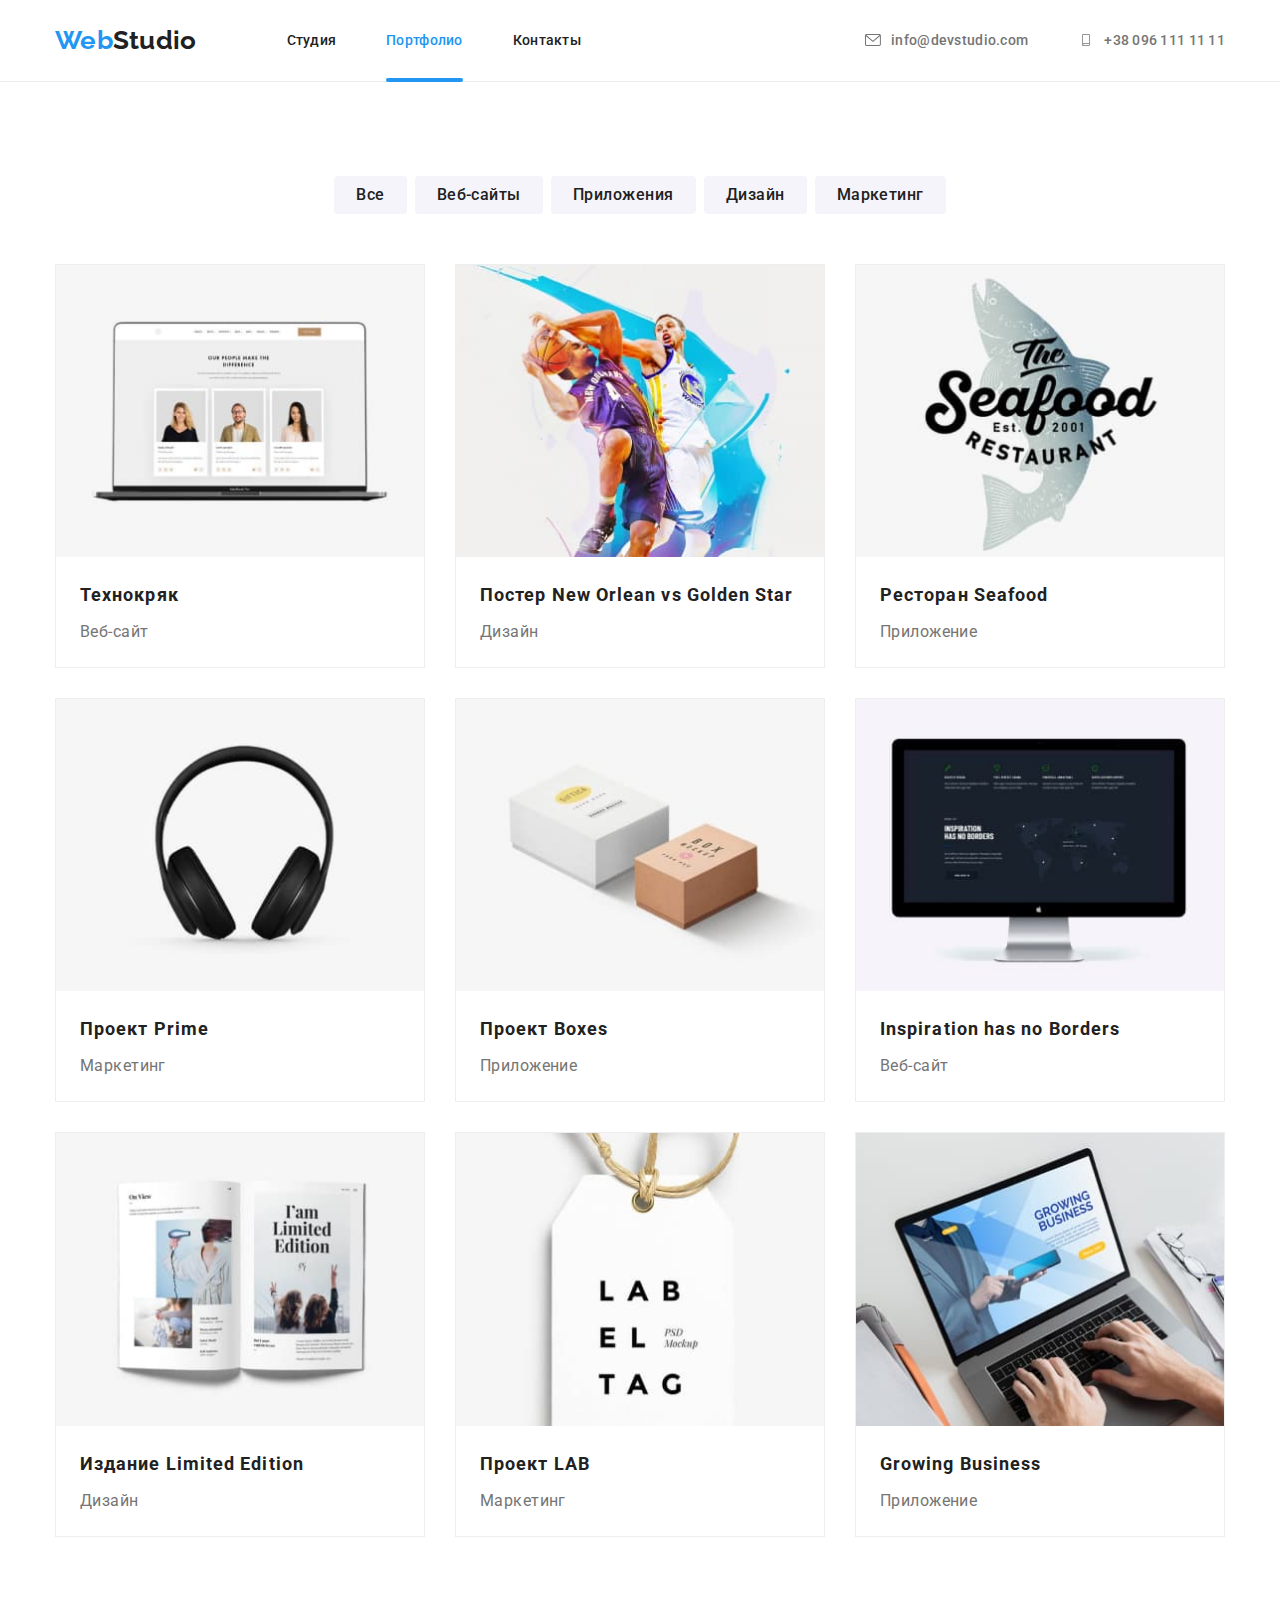
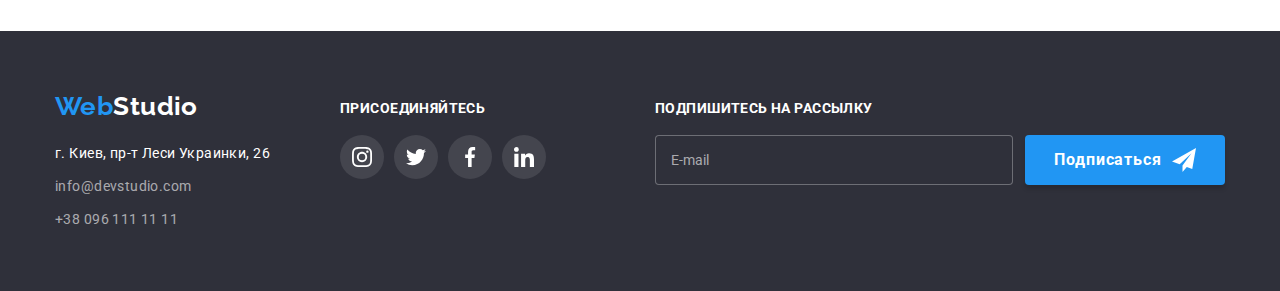
==== commit bf5f288b: "upd" ====
--- a/portfolio.html
+++ b/portfolio.html
@@ -260,7 +260,7 @@
                 <h2 class="footer__title">Подпишитесь на рассылку</h2>
                 <form class="footer-form">
                     <input class="footer-form__email" type="email" name="footer-email" placeholder="E-mail">
-                    <button class="button primary button-footer" type="submit">Подписаться
+                    <button class="footer-form__button button-primary button" type="submit">Подписаться
                         <svg class="footer-form__icon" width="24" height="24">
                             <use href="./images/sprite.svg#icon-footer-send"></use>
                         </svg>
--- a/css/styles.css
+++ b/css/styles.css
@@ -74,7 +74,7 @@
   border: none;
 }
 
-.button.primary {
+.button-primary {
   color: var(--primary-white-color);
   background-color: var(--accent-color);
   font-weight: 700;
@@ -91,7 +91,12 @@
   transition: background-color 250ms var(--timing-function), box-shadow 250ms var(--timing-function);
 }
 
-.button.second {
+.button-primary:hover,
+.button-primary:focus {
+  background-color: var(--accent-hover-color);
+}
+
+.portfolio__button {
   color: var(--primmary-text-color);
   background-color: var(--third-bg-color);
   line-height: 1.62;
@@ -104,13 +109,8 @@
     box-shadow 250ms var(--timing-function);
 }
 
-.button.primary:hover,
-.button.primary:focus {
-  background-color: var(--accent-hover-color);
-}
-
-.button.second:hover,
-.button.second:focus {
+.portfolio__button:hover,
+.portfolio__button:focus {
   color: var(--primary-white-color);
   background-color: var(--accent-color);
 
@@ -118,7 +118,7 @@
     0px 2px 2px rgba(0, 0, 0, 0.12);
 }
 
-.button.primary.button-footer {
+.footer-form__button {
   padding: 10px 28px;
   display: flex;
   justify-content: center;
@@ -126,8 +126,16 @@
   transition: background-color 250ms var(--timing-function);
 }
 
-.button.primary.button-modal {
-}
+/* .button.primary.button-footer {
+  padding: 10px 28px;
+  display: flex;
+  justify-content: center;
+  align-items: center;
+  transition: background-color 250ms var(--timing-function);
+} */
+
+/* .button.primary.button-modal {
+} */
 
 /* MODAL */
 
@@ -208,7 +216,7 @@
   fill: currentColor;
 }
 
-.modal__button-close:hover .modal-icon {
+.modal__button-close:hover .modal__icon {
   fill: var(--primary-white-color);
 }
 
@@ -341,16 +349,11 @@
   color: var(--accent-color);
 }
 
-.button-modal-centered {
-  display: flex;
-  justify-content: center;
-  align-items: center;
-}
-
-/* .button-modal {
-  background-color: #188ce8;
+.modal__button {
   padding: 10px 56px;
-} */
+  display: block;
+  margin: 0 auto;
+}
 
 /* BODY */
 
@@ -444,7 +447,7 @@
   background-color: var(--primary-white-color);
 }
 
-.site-nav__link.current::after {
+.site-nav__link--current::after {
   content: '';
   display: block;
   width: 100%;
@@ -903,7 +906,17 @@
 
 /* PORTFOLIO */
 
-.work-list {
+.portfolio__list {
+  display: flex;
+  margin-bottom: 50px;
+  justify-content: center;
+}
+
+.portfolio__item:not(:last-child) {
+  margin-right: 8px;
+}
+
+.work-cards {
   display: flex;
   flex-wrap: wrap;
   justify-content: center;
@@ -912,7 +925,7 @@
   margin-bottom: -30px;
 }
 
-.work-list-title {
+.work-cards__title {
   font-size: 18px;
   font-weight: 700;
   line-height: 2;
@@ -923,24 +936,14 @@
   margin-bottom: 4px;
 }
 
-.work-list-text {
+.work-cards__text {
   color: var(--secondary-text-color);
   font-size: 16px;
   line-height: 1.87;
   text-align: left;
 }
 
-.portfolio-list {
-  display: flex;
-  margin-bottom: 50px;
-  justify-content: center;
-}
-
-.portfolio-list-item:not(:last-child) {
-  margin-right: 8px;
-}
-
-.work-list-item {
+.work-cards__item {
   /* width: calc((100% - 60px) / 3); */
   flex-basis: calc(100% / 3 - 30px);
 
@@ -958,7 +961,7 @@
   margin-right: 0px;
 } */
 
-.work-list-content {
+.work-cards__content {
   padding-right: 24px;
   padding-left: 24px;
   padding-bottom: 20px;
@@ -974,25 +977,25 @@
     1px 4px 6px rgba(0, 0, 0, 0.16);
 } */
 
-.work-list-link {
+.work-cards__link {
   color: inherit;
   display: block;
   transition: box-shadow 250ms var(--timing-function);
 }
 
-.work-list-link:hover,
-.work-list-link:focus {
+.work-cards__link:hover,
+.work-cards__link:focus {
   display: block;
   box-shadow: 0px 1px 1px rgba(0, 0, 0, 0.12), 0px 4px 4px rgba(0, 0, 0, 0.06),
     1px 4px 6px rgba(0, 0, 0, 0.16);
 }
 
-.work-list-thumb {
+.work-cards__thumb {
   position: relative;
   overflow: hidden;
 }
 
-.work-list-img {
+.work-cards__img {
   overflow: hidden;
 }
 
@@ -1008,7 +1011,7 @@
   opacity: 0.9;
 } */
 
-.work-list-overlay-text {
+.work-cards__overlay-text {
   color: rgb(255, 255, 255);
   font-size: 18px;
   font-weight: 400;
@@ -1016,7 +1019,7 @@
   letter-spacing: 0.03em;
 }
 
-.work-list-overlay {
+.work-cards__overlay {
   position: absolute;
   top: 0;
   left: 0;
@@ -1032,7 +1035,7 @@
   background: rgba(33, 150, 243, 0.9);
 }
 
-.work-list-link:hover .work-list-overlay,
-.work-list-link:focus .work-list-overlay {
+.work-cards__link:hover .work-cards__overlay,
+.work-cards__link:focus .work-cards__overlay {
   transform: translateY(0);
 }
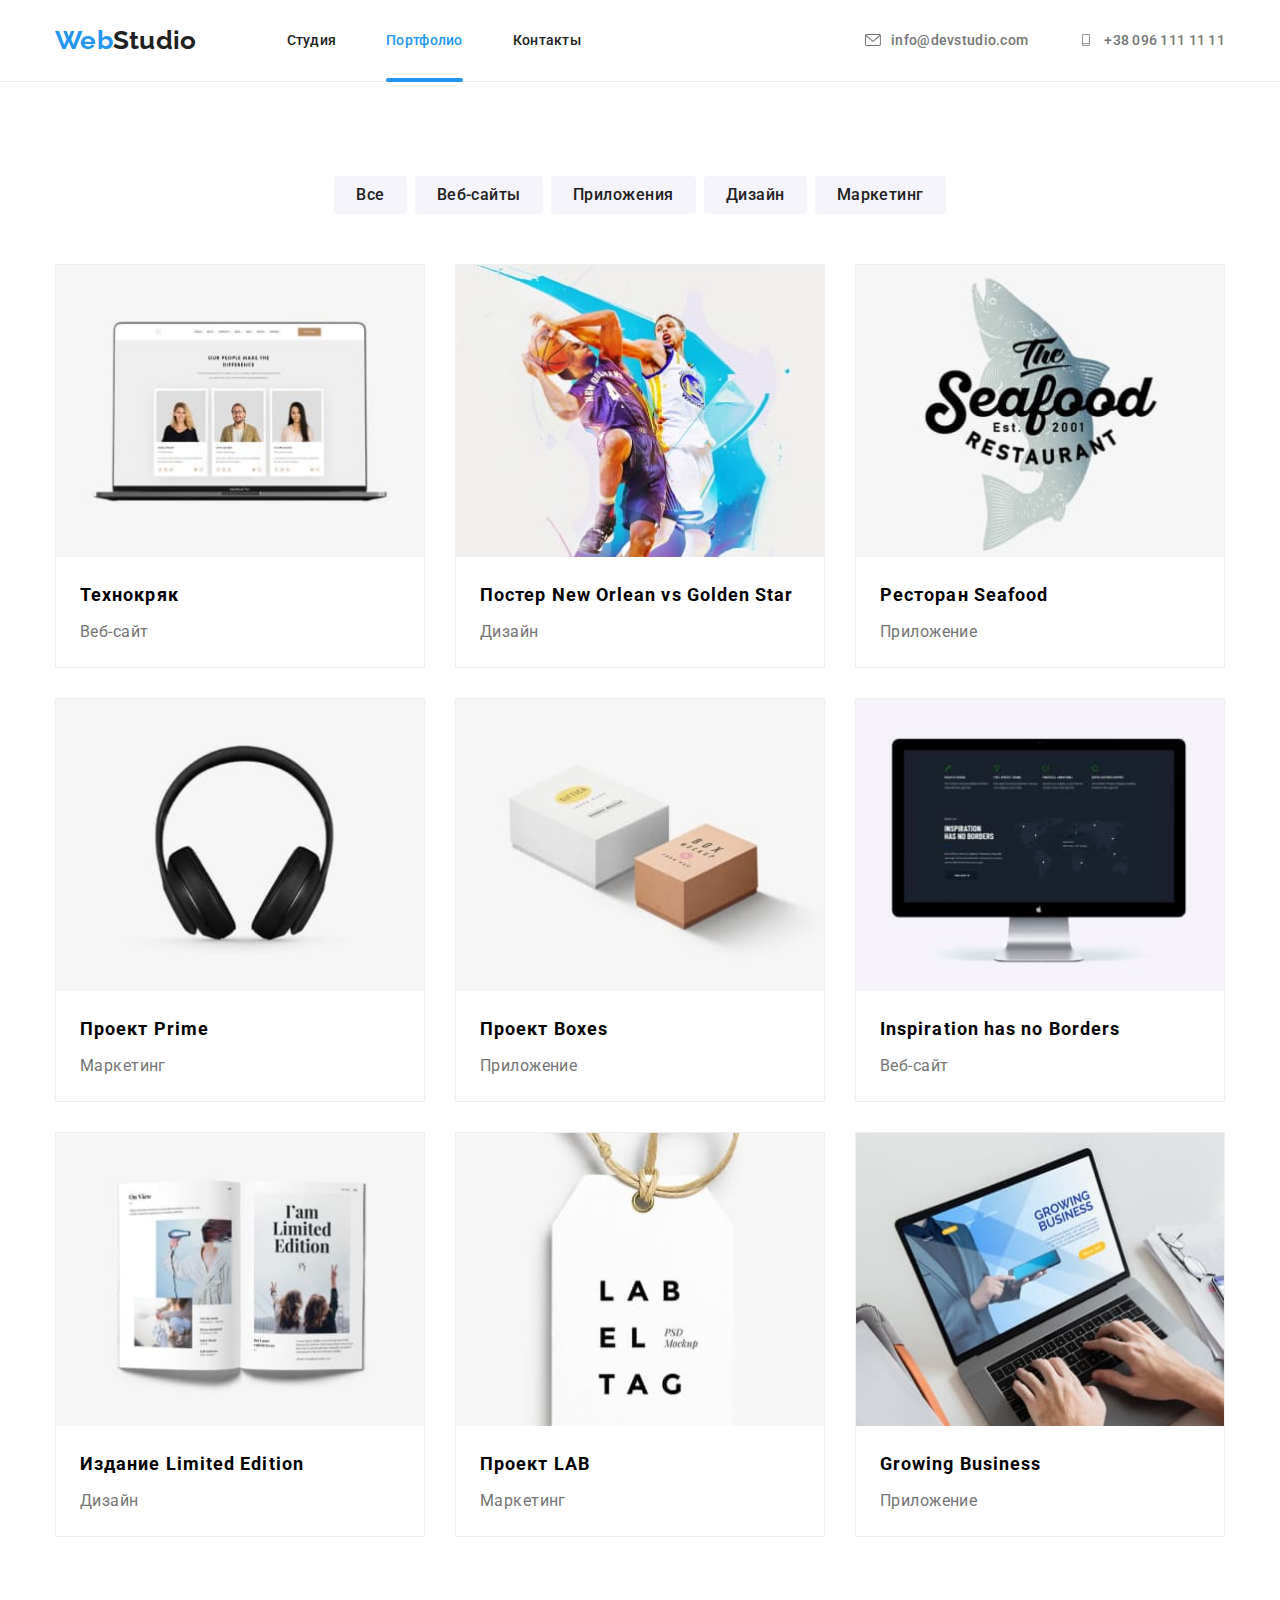
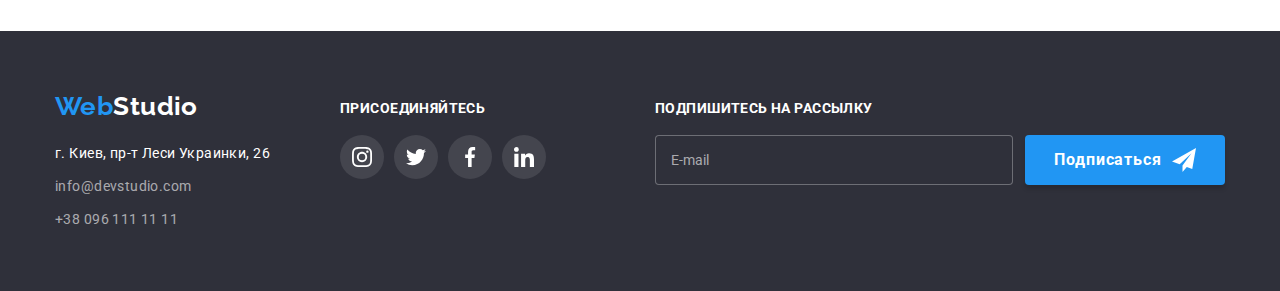
==== commit bf614763: "update SASS" ====
--- a/portfolio.html
+++ b/portfolio.html
@@ -12,20 +12,23 @@
         rel="stylesheet">
     <link rel="stylesheet"
         href="https://cdnjs.cloudflare.com/ajax/libs/modern-normalize/1.1.0/modern-normalize.min.css">
-    <link rel="stylesheet" href="./css/styles.css">
+    <link rel="stylesheet" href="./css/portfolio.css">
 </head>
 <body>
 
     <!-- HEADER -->
 
     <header class="header">
-        <div class="header-content container">
+        <div class="header__content container">
             <nav class="site-nav">
                 <a href="index.html" class="logo header__logo"><span class="logo__text">Web</span>Studio</a>
                 <ul class="site-nav__list list">
-                    <li class="site-nav__item"><a href="index.html" class="site-nav__link">Студия</a></li>
-                    <li class="site-nav__item"><a href="portfolio.html" class="site-nav__link site-nav__link--current">Портфолио</a></li>
-                    <li class="site-nav__item"><a href="" class="site-nav__link">Контакты</a></li>
+                    <li class="site-nav__item">
+                        <a href="index.html" class="site-nav__link">Студия</a></li>
+                    <li class="site-nav__item">
+                        <a href="portfolio.html" class="site-nav__link site-nav__link--current">Портфолио</a></li>
+                    <li class="site-nav__item">
+                        <a href="" class="site-nav__link">Контакты</a></li>
                 </ul>
             </nav>
             <ul class="header-contacts list">
@@ -231,7 +234,7 @@
                             11 11</a></li>
                 </ul>
             </div>
-            <div class="footer-social-block">
+            <div class="footer__social-block">
                 <h2 class="footer__title">присоединяйтесь</h2>
                 <ul class="footer-social__list list">
                     <li class="footer-social__item"><a class="footer-social__link" href="https://www.instagram.com/">
@@ -256,7 +259,7 @@
                         </a></li>
                 </ul>
             </div>
-            <div class="footer-form-block">
+            <div class="footer__form-block">
                 <h2 class="footer__title">Подпишитесь на рассылку</h2>
                 <form class="footer-form">
                     <input class="footer-form__email" type="email" name="footer-email" placeholder="E-mail">
--- a/css/portfolio.css
+++ b/css/portfolio.css
@@ -0,0 +1,567 @@
+img {
+  display: block;
+  max-width: 100%;
+  height: auto;
+}
+
+a {
+  text-decoration: none;
+}
+
+h1,
+h2,
+h3,
+h4,
+h5,
+h6,
+p {
+  padding: 0;
+  margin: 0;
+}
+
+input {
+  outline: none;
+}
+
+.visually-hidden {
+  position: absolute;
+  clip: rect(0 0 0 0);
+  width: 1px;
+  height: 1px;
+  margin: -1px;
+}
+
+.list {
+  list-style: none;
+  padding: 0;
+  margin: 0;
+}
+
+.button-primary, .footer-form__button, .portfolio__button {
+  font-family: inherit;
+  font-size: 16px;
+  font-weight: 500;
+  cursor: pointer;
+  text-align: center;
+  border-radius: 4px;
+  border: none;
+}
+
+.button-primary, .footer-form__button {
+  color: #ffffff;
+  background-color: #2196f3;
+  font-weight: 700;
+  line-height: 1.87;
+  letter-spacing: 0.06em;
+  -webkit-box-shadow: 0px 4px 4px rgba(0, 0, 0, 0.15);
+          box-shadow: 0px 4px 4px rgba(0, 0, 0, 0.15);
+  display: inline-block;
+  padding: 10px 32px;
+  min-width: 200px;
+  height: 50px;
+  -webkit-transition: background-color 250ms cubic-bezier(0.4, 0, 0.2, 1), -webkit-box-shadow 250ms cubic-bezier(0.4, 0, 0.2, 1);
+  transition: background-color 250ms cubic-bezier(0.4, 0, 0.2, 1), -webkit-box-shadow 250ms cubic-bezier(0.4, 0, 0.2, 1);
+  transition: background-color 250ms cubic-bezier(0.4, 0, 0.2, 1), box-shadow 250ms cubic-bezier(0.4, 0, 0.2, 1);
+  transition: background-color 250ms cubic-bezier(0.4, 0, 0.2, 1), box-shadow 250ms cubic-bezier(0.4, 0, 0.2, 1), -webkit-box-shadow 250ms cubic-bezier(0.4, 0, 0.2, 1);
+}
+
+.button-primary:hover, .footer-form__button:hover, .button-primary:focus, .footer-form__button:focus {
+  background-color: #188ce8;
+}
+
+.portfolio__button {
+  color: #212121;
+  background-color: #f5f4fa;
+  line-height: 1.62;
+  letter-spacing: 0.03em;
+  display: inline-block;
+  padding: 6px 22px;
+  height: 38px;
+  -webkit-transition: color 250ms cubic-bezier(0.4, 0, 0.2, 1), background-color 250ms cubic-bezier(0.4, 0, 0.2, 1), -webkit-box-shadow 250ms cubic-bezier(0.4, 0, 0.2, 1);
+  transition: color 250ms cubic-bezier(0.4, 0, 0.2, 1), background-color 250ms cubic-bezier(0.4, 0, 0.2, 1), -webkit-box-shadow 250ms cubic-bezier(0.4, 0, 0.2, 1);
+  transition: color 250ms cubic-bezier(0.4, 0, 0.2, 1), background-color 250ms cubic-bezier(0.4, 0, 0.2, 1), box-shadow 250ms cubic-bezier(0.4, 0, 0.2, 1);
+  transition: color 250ms cubic-bezier(0.4, 0, 0.2, 1), background-color 250ms cubic-bezier(0.4, 0, 0.2, 1), box-shadow 250ms cubic-bezier(0.4, 0, 0.2, 1), -webkit-box-shadow 250ms cubic-bezier(0.4, 0, 0.2, 1);
+}
+
+.portfolio__button:hover, .portfolio__button:focus {
+  color: #ffffff;
+  background-color: #2196f3;
+  -webkit-box-shadow: 0px 3px 1px rgba(0, 0, 0, 0.1), 0px 1px 2px rgba(0, 0, 0, 0.08), 0px 2px 2px rgba(0, 0, 0, 0.12);
+          box-shadow: 0px 3px 1px rgba(0, 0, 0, 0.1), 0px 1px 2px rgba(0, 0, 0, 0.08), 0px 2px 2px rgba(0, 0, 0, 0.12);
+}
+
+.footer-form__button {
+  padding: 10px 28px;
+  display: -webkit-box;
+  display: -ms-flexbox;
+  display: flex;
+  -webkit-box-pack: center;
+      -ms-flex-pack: center;
+          justify-content: center;
+  -webkit-box-align: center;
+      -ms-flex-align: center;
+          align-items: center;
+  -webkit-transition: background-color 250ms cubic-bezier(0.4, 0, 0.2, 1);
+  transition: background-color 250ms cubic-bezier(0.4, 0, 0.2, 1);
+}
+
+.logo {
+  font-family: Raleway;
+  font-size: 26px;
+  font-weight: 700;
+  line-height: 1.19;
+}
+
+.header__logo {
+  color: #212121;
+  margin-right: 90px;
+}
+
+.footer__logo {
+  display: block;
+  color: #ffffff;
+  margin-bottom: 20px;
+}
+
+.logo__text {
+  color: #2196f3;
+}
+
+.section {
+  padding-top: 94px;
+  padding-bottom: 94px;
+}
+
+.section--without-top-padding {
+  padding-top: 0px;
+  padding-bottom: 94px;
+}
+
+.container {
+  width: 1200px;
+  margin-left: auto;
+  margin-right: auto;
+  padding-left: 15px;
+  padding-right: 15px;
+}
+
+body {
+  color: var(--primmary-text-color);
+  background-color: var(--primary-white-color);
+  font-family: 'Roboto', sans-serif;
+  font-size: 14px;
+  font-weight: 400;
+  line-height: 1.2;
+  letter-spacing: 0.03em;
+}
+
+.header {
+  position: fixed;
+  z-index: 2;
+  top: 0;
+  left: 0;
+  width: 100%;
+  background-color: #ffffff;
+  font-weight: 500;
+  letter-spacing: 0.02em;
+  border-bottom: 1px solid #ececec;
+}
+
+.header__content {
+  display: -webkit-box;
+  display: -ms-flexbox;
+  display: flex;
+  -webkit-box-align: center;
+      -ms-flex-align: center;
+          align-items: center;
+}
+
+.site-nav {
+  display: -webkit-box;
+  display: -ms-flexbox;
+  display: flex;
+  -webkit-box-align: center;
+      -ms-flex-align: center;
+          align-items: center;
+}
+
+.site-nav__list {
+  display: -webkit-box;
+  display: -ms-flexbox;
+  display: flex;
+}
+
+.site-nav__item {
+  position: relative;
+}
+
+.site-nav__item:not(:last-child) {
+  margin-right: 50px;
+}
+
+.site-nav__link {
+  display: block;
+  padding-top: 32px;
+  padding-bottom: 32px;
+  color: #212121;
+  text-align: center;
+  -webkit-transition: color 250ms cubic-bezier(0.4, 0, 0.2, 1);
+  transition: color 250ms cubic-bezier(0.4, 0, 0.2, 1);
+}
+
+.site-nav__link:hover, .site-nav__link:focus {
+  color: #2196f3;
+}
+
+.site-nav__link--current {
+  color: #2196f3;
+  background-color: #ffffff;
+}
+
+.site-nav__link--current::after {
+  content: '';
+  display: block;
+  width: 100%;
+  height: 4px;
+  border-radius: 2px;
+  position: absolute;
+  bottom: -1px;
+  right: 0;
+  background-color: #2196f3;
+}
+
+.header-contacts {
+  display: -webkit-box;
+  display: -ms-flexbox;
+  display: flex;
+  margin-left: auto;
+}
+
+.header-contacts__item:not(:last-child) {
+  margin-right: 50px;
+}
+
+.header-contacts__link {
+  display: -webkit-box;
+  display: -ms-flexbox;
+  display: flex;
+  -webkit-box-pack: center;
+      -ms-flex-pack: center;
+          justify-content: center;
+  -webkit-box-align: center;
+      -ms-flex-align: center;
+          align-items: center;
+  color: #757575;
+  -webkit-transition: color 250ms cubic-bezier(0.4, 0, 0.2, 1);
+  transition: color 250ms cubic-bezier(0.4, 0, 0.2, 1);
+}
+
+.header-contacts__link:hover, .header-contacts__link:focus {
+  color: #2196f3;
+}
+
+.header-contacts__icon {
+  fill: currentColor;
+  margin-right: 10px;
+}
+
+.portfolio__list {
+  display: -webkit-box;
+  display: -ms-flexbox;
+  display: flex;
+  margin-bottom: 50px;
+  -webkit-box-pack: center;
+      -ms-flex-pack: center;
+          justify-content: center;
+}
+
+.portfolio__item:not(:last-child) {
+  margin-right: 8px;
+}
+
+.work-cards {
+  display: -webkit-box;
+  display: -ms-flexbox;
+  display: flex;
+  -ms-flex-wrap: wrap;
+      flex-wrap: wrap;
+  -webkit-box-pack: center;
+      -ms-flex-pack: center;
+          justify-content: center;
+  margin-right: -30px;
+  margin-bottom: -30px;
+}
+
+.work-cards__title {
+  font-size: 18px;
+  font-weight: 700;
+  line-height: 2;
+  letter-spacing: 0.06em;
+  text-align: left;
+  color: inherit;
+  margin-bottom: 4px;
+}
+
+.work-cards__text {
+  color: #757575;
+  font-size: 16px;
+  line-height: 1.87;
+  text-align: left;
+}
+
+.work-cards__item {
+  /* width: calc((100% - 60px) / 3); */
+  -ms-flex-preferred-size: calc(100% / 3 - 30px);
+      flex-basis: calc(100% / 3 - 30px);
+  margin-right: 30px;
+  margin-bottom: 30px;
+  border: 1px solid #eeeeee;
+}
+
+/* .work-list-item:nth-last-child(-n + 3) {
+  margin-bottom: 0px;
+}
+
+.work-list-item:nth-child(3n + 3) {
+  margin-right: 0px;
+} */
+.work-cards__content {
+  padding-right: 24px;
+  padding-left: 24px;
+  padding-bottom: 20px;
+  padding-top: 20px;
+  /* TEST */
+  z-index: 1;
+}
+
+/* .work-list-item:hover,
+.work-list-item:focus {
+  cursor: pointer;
+  box-shadow: 0px 1px 1px rgba(0, 0, 0, 0.12), 0px 4px 4px rgba(0, 0, 0, 0.06),
+    1px 4px 6px rgba(0, 0, 0, 0.16);
+} */
+.work-cards__link {
+  color: inherit;
+  display: block;
+  -webkit-transition: -webkit-box-shadow 250ms cubic-bezier(0.4, 0, 0.2, 1);
+  transition: -webkit-box-shadow 250ms cubic-bezier(0.4, 0, 0.2, 1);
+  transition: box-shadow 250ms cubic-bezier(0.4, 0, 0.2, 1);
+  transition: box-shadow 250ms cubic-bezier(0.4, 0, 0.2, 1), -webkit-box-shadow 250ms cubic-bezier(0.4, 0, 0.2, 1);
+}
+
+.work-cards__link:hover,
+.work-cards__link:focus {
+  display: block;
+  -webkit-box-shadow: 0px 1px 1px rgba(0, 0, 0, 0.12), 0px 4px 4px rgba(0, 0, 0, 0.06), 1px 4px 6px rgba(0, 0, 0, 0.16);
+          box-shadow: 0px 1px 1px rgba(0, 0, 0, 0.12), 0px 4px 4px rgba(0, 0, 0, 0.06), 1px 4px 6px rgba(0, 0, 0, 0.16);
+}
+
+.work-cards__thumb {
+  position: relative;
+  overflow: hidden;
+}
+
+.work-cards__img {
+  overflow: hidden;
+}
+
+/* .work-list-link:hover .work-list-thumb:before {
+  content: '';
+  position: absolute;
+  display: inline-block;
+  width: 100%;
+  height: 100%;
+  top: 0;
+  left: 0;
+  background-color: var(--accent-color);
+  opacity: 0.9;
+} */
+.work-cards__overlay-text {
+  color: white;
+  font-size: 18px;
+  font-weight: 400;
+  line-height: 1.55;
+  letter-spacing: 0.03em;
+}
+
+.work-cards__overlay {
+  position: absolute;
+  top: 0;
+  left: 0;
+  width: 100%;
+  height: 100%;
+  -webkit-transform: translateY(101%);
+          transform: translateY(101%);
+  -webkit-transition: -webkit-transform 250ms cubic-bezier(0.4, 0, 0.2, 1);
+  transition: -webkit-transform 250ms cubic-bezier(0.4, 0, 0.2, 1);
+  transition: transform 250ms cubic-bezier(0.4, 0, 0.2, 1);
+  transition: transform 250ms cubic-bezier(0.4, 0, 0.2, 1), -webkit-transform 250ms cubic-bezier(0.4, 0, 0.2, 1);
+  padding: 63px 24px;
+  background: #188ce8;
+}
+
+.work-cards__link:hover .work-cards__overlay,
+.work-cards__link:focus .work-cards__overlay {
+  -webkit-transform: translateY(0);
+          transform: translateY(0);
+}
+
+.footer {
+  background-color: #2f303a;
+  line-height: 1.71;
+  padding-top: 60px;
+  padding-bottom: 60px;
+}
+
+.footer__content {
+  display: -webkit-box;
+  display: -ms-flexbox;
+  display: flex;
+  -ms-flex-wrap: wrap;
+      flex-wrap: wrap;
+}
+
+.footer__adress {
+  color: #ffffff;
+  font-style: normal;
+  margin-bottom: 9px;
+}
+
+.footer-contacts-block {
+  -webkit-box-orient: vertical;
+  -webkit-box-direction: normal;
+      -ms-flex-direction: column;
+          flex-direction: column;
+  margin-right: 70px;
+}
+
+.footer-contacts {
+  display: -webkit-box;
+  display: -ms-flexbox;
+  display: flex;
+  -webkit-box-orient: vertical;
+  -webkit-box-direction: normal;
+      -ms-flex-direction: column;
+          flex-direction: column;
+}
+
+.footer-contacts__item:not(:last-child) {
+  margin-bottom: 9px;
+}
+
+.footer-contacts__link {
+  color: rgba(255, 255, 255, 0.6);
+  -webkit-transition: color 250ms cubic-bezier(0.4, 0, 0.2, 1);
+  transition: color 250ms cubic-bezier(0.4, 0, 0.2, 1);
+}
+
+.footer-contacts__link:hover, .footer-contacts__link:focus {
+  color: #2196f3;
+}
+
+.footer__social-block {
+  padding-top: 12px;
+}
+
+.footer__title {
+  color: #ffffff;
+  font-weight: 700;
+  line-height: 0.85;
+  font-size: 14px;
+  text-transform: uppercase;
+  margin-bottom: 20px;
+}
+
+.footer-social__list {
+  display: -webkit-box;
+  display: -ms-flexbox;
+  display: flex;
+  margin-right: -10px;
+}
+
+.footer-social__item {
+  display: -webkit-box;
+  display: -ms-flexbox;
+  display: flex;
+  width: 44px;
+  height: 44px;
+  margin-right: 10px;
+}
+
+.footer-social__link {
+  display: -webkit-box;
+  display: -ms-flexbox;
+  display: flex;
+  -webkit-box-align: center;
+      -ms-flex-align: center;
+          align-items: center;
+  -webkit-box-pack: center;
+      -ms-flex-pack: center;
+          justify-content: center;
+  width: 100%;
+  height: 100%;
+  color: #ffffff;
+  background-color: rgba(255, 255, 255, 0.1);
+  border-radius: 50%;
+  -webkit-transition: background-color 250ms cubic-bezier(0.4, 0, 0.2, 1);
+  transition: background-color 250ms cubic-bezier(0.4, 0, 0.2, 1);
+}
+
+.footer-social__link:hover, .footer-social__link:focus {
+  background-color: #2196f3;
+}
+
+.footer-social__icon {
+  fill: currentColor;
+}
+
+.footer__form-block {
+  padding-top: 12px;
+  margin-left: auto;
+}
+
+.footer-form {
+  display: -webkit-box;
+  display: -ms-flexbox;
+  display: flex;
+}
+
+.footer-form__email {
+  width: 358px;
+  height: 50px;
+  border: 1px solid rgba(255, 255, 255, 0.3);
+  border-radius: 4px;
+  background-color: #2f303a;
+  padding: 16px 15px;
+  margin-right: 12px;
+  color: rgba(255, 255, 255, 0.6);
+  line-height: 1.25;
+  /* display: flex;
+  align-items: center; */
+}
+
+.footer-form__email::-webkit-input-placeholder {
+  color: rgba(255, 255, 255, 0.6);
+  line-height: 1.25;
+}
+
+.footer-form__email:-ms-input-placeholder {
+  color: rgba(255, 255, 255, 0.6);
+  line-height: 1.25;
+}
+
+.footer-form__email::-ms-input-placeholder {
+  color: rgba(255, 255, 255, 0.6);
+  line-height: 1.25;
+}
+
+.footer-form__email::placeholder {
+  color: rgba(255, 255, 255, 0.6);
+  line-height: 1.25;
+}
+
+.footer-form__icon {
+  margin-left: 10px;
+  fill: currentColor;
+}
+/*# sourceMappingURL=portfolio.css.map */